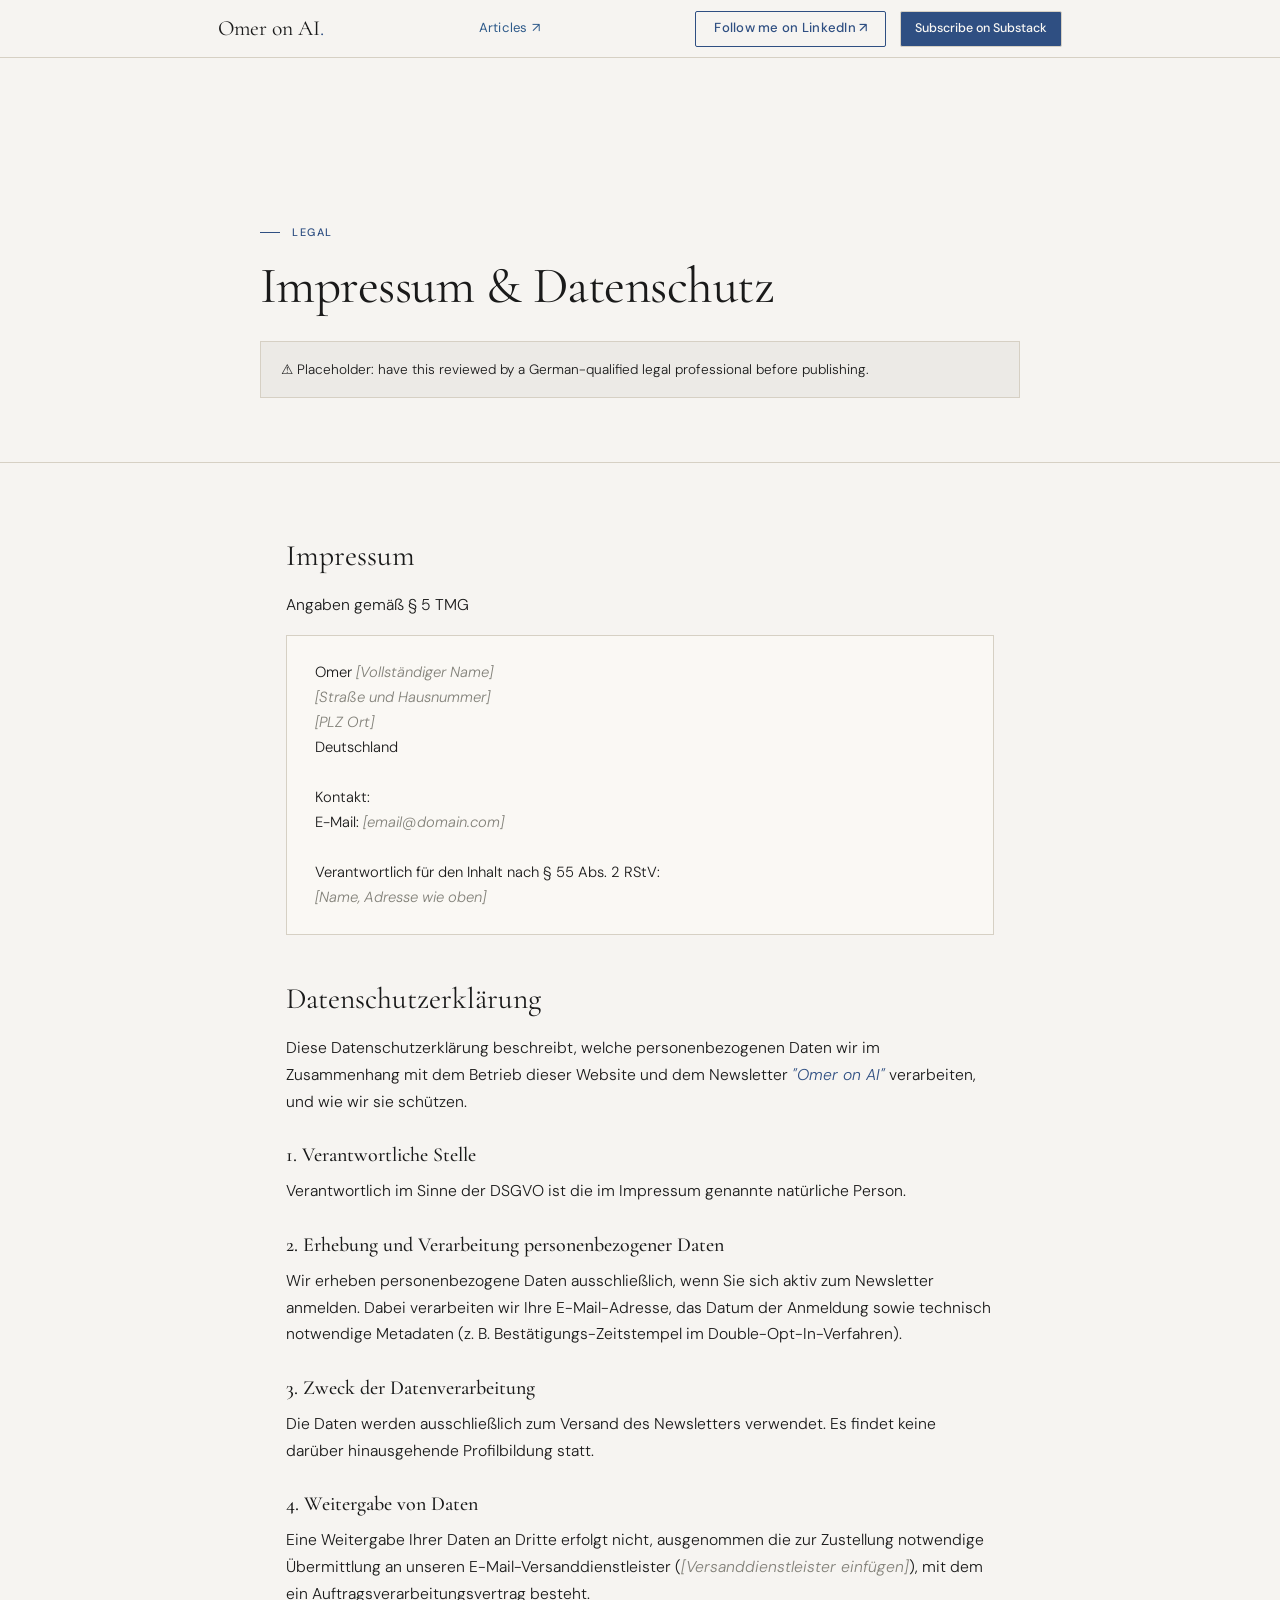
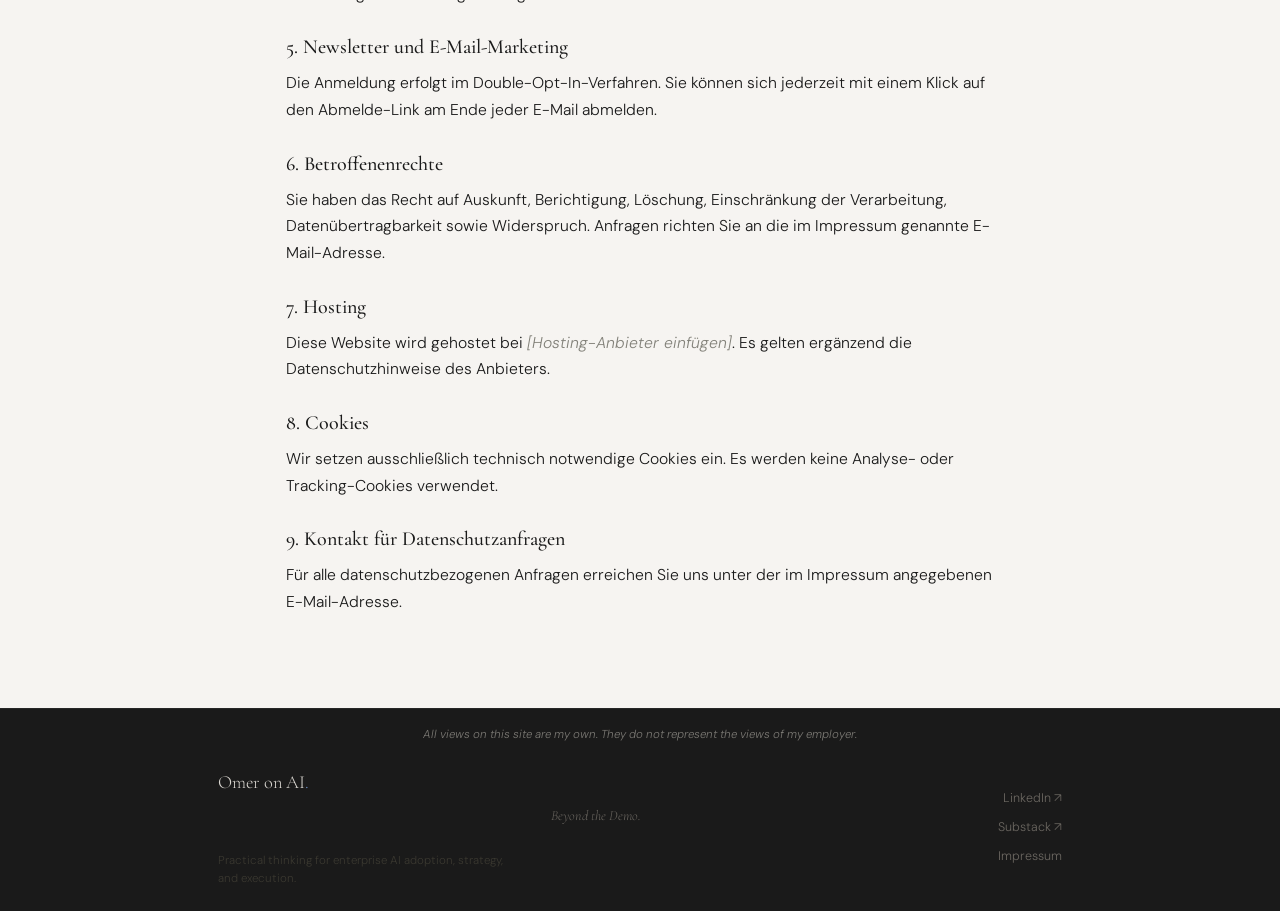
==== impressum.html @ cef3c481 "Redesign: new nav (Articles/LinkedIn/Subscribe), hero copy, 4-layer cards, Featured Articles, About," ====
<!DOCTYPE html>
<html lang="en">
<head>
  <meta charset="UTF-8">
  <meta name="viewport" content="width=device-width, initial-scale=1.0">
  <title>Impressum &amp; Datenschutz | Omer on AI</title>
  <meta name="description" content="Impressum und Datenschutzerklärung für Omer on AI.">
  <link rel="stylesheet" href="style.css">
  <style>
    .legal-hero {
      padding: clamp(72px, 10vw, 120px) 0 clamp(40px, 5vw, 64px);
      border-bottom: var(--border-line);
    }
    .legal-hero-inner { max-width: 760px; margin: 0 auto; }
    .legal-notice {
      background: var(--cream-2); border: var(--border-line);
      padding: 16px 20px;
      font-family: var(--font-body); font-size: 0.85rem; color: var(--ink);
      margin-top: 28px;
    }
    .legal-body { max-width: 760px; margin: 0 auto; padding: clamp(40px, 6vw, 80px) var(--gutter); }
    .legal-section { margin-top: 48px; }
    .legal-h2 { font-family: var(--font-display); font-size: 1.85rem; font-weight: 400; margin: 0 0 20px; }
    .legal-h3 { font-family: var(--font-display); font-size: 1.25rem; font-weight: 500; margin: 28px 0 10px; }
    .legal-p { font-size: 0.98rem; line-height: 1.7; color: var(--ink); margin: 0 0 1em; }
    .legal-block {
      background: var(--white); border: var(--border-line);
      padding: 24px 28px; font-family: var(--font-body); font-size: 0.92rem;
      line-height: 1.7; white-space: pre-wrap;
    }
    .placeholder { color: var(--ink-3); font-style: italic; }
  </style>
</head>
<body>

<!-- NAV -->
<header class="site-nav">
  <a class="nav-mark" href="index.html">Omer on AI<span class="nav-dot">.</span></a>
  <nav class="nav-links">
    <a class="nav-ext" href="https://omeronai.substack.com" target="_blank" rel="noopener">Articles ↗</a>
  </nav>
  <div class="nav-right">
    <a class="btn-outline btn-sm" href="https://www.linkedin.com/in/omkhan/" target="_blank" rel="noopener">Follow me on LinkedIn ↗</a>
    <a class="btn btn-sm" href="https://omeronai.substack.com" target="_blank" rel="noopener">Subscribe on Substack</a>
  </div>
  <button class="nav-burger" id="nav-burger" aria-label="Menu">
    <svg width="22" height="22" viewBox="0 0 24 24" fill="none" stroke="currentColor" stroke-width="2"><line x1="3" y1="6" x2="21" y2="6"/><line x1="3" y1="12" x2="21" y2="12"/><line x1="3" y1="18" x2="21" y2="18"/></svg>
  </button>
</header>

<nav class="mobile-nav" id="mobile-nav">
  <a href="https://omeronai.substack.com" target="_blank" rel="noopener">Articles ↗</a>
  <a href="https://www.linkedin.com/in/omkhan/" target="_blank" rel="noopener">Follow me on LinkedIn ↗</a>
  <a class="btn" href="https://omeronai.substack.com" target="_blank" rel="noopener">Subscribe on Substack</a>
</nav>
  <div class="nav-right">
    <a class="nav-social" href="https://www.linkedin.com/in/omkhan/" target="_blank" rel="noopener" aria-label="LinkedIn">
      <svg width="16" height="16" viewBox="0 0 24 24" fill="currentColor" aria-hidden="true"><path d="M20.45 20.45h-3.55v-5.57c0-1.33-.02-3.04-1.85-3.04-1.85 0-2.14 1.45-2.14 2.94v5.67H9.36V9h3.41v1.56h.05c.47-.9 1.64-1.85 3.38-1.85 3.61 0 4.27 2.38 4.27 5.47v6.27zM5.34 7.43a2.06 2.06 0 1 1 0-4.13 2.06 2.06 0 0 1 0 4.13zM7.12 20.45H3.56V9h3.56v11.45zM22.22 0H1.77C.79 0 0 .77 0 1.72v20.56C0 23.23.79 24 1.77 24h20.45c.98 0 1.78-.77 1.78-1.72V1.72C24 .77 23.2 0 22.22 0z"/></svg>
      LinkedIn
    </a>
    <a class="nav-social" href="https://omeronai.substack.com" target="_blank" rel="noopener" aria-label="Substack">
      <svg width="16" height="16" viewBox="0 0 24 24" fill="currentColor" aria-hidden="true"><path d="M22.539 8.242H1.46V5.406h21.08v2.836zM1.46 10.812V24L12 18.11 22.54 24V10.812H1.46zM22.54 0H1.46v2.836h21.08V0z"/></svg>
    </a>
    <a class="btn btn-sm" href="https://omeronai.substack.com" target="_blank" rel="noopener">Subscribe</a>
  </div>
  <button class="nav-burger" id="nav-burger" aria-label="Menu">
    <svg width="22" height="22" viewBox="0 0 24 24" fill="none" stroke="currentColor" stroke-width="2"><line x1="3" y1="6" x2="21" y2="6"/><line x1="3" y1="12" x2="21" y2="12"/><line x1="3" y1="18" x2="21" y2="18"/></svg>
  </button>
</header>

<nav class="mobile-nav" id="mobile-nav">
  <a href="index.html">Home</a>
  <a href="perspective.html">Perspective</a>
  <a href="writing.html">Writings</a>
  <a class="btn" href="https://omeronai.substack.com" target="_blank" rel="noopener">Subscribe</a>
</nav>

<main>

  <!-- HERO -->
  <section class="legal-hero">
    <div class="shell">
      <div class="legal-hero-inner">
        <span class="eyebrow">Legal</span>
        <h1 class="h-hero h-impressum">Impressum &amp; Datenschutz</h1>
        <div class="legal-notice">⚠️ Placeholder: have this reviewed by a German-qualified legal professional before publishing.</div>
      </div>
    </div>
  </section>

  <!-- BODY -->
  <article>
    <div class="shell">
      <div class="legal-body">

        <section id="impressum">
          <h2 class="legal-h2">Impressum</h2>
          <p class="legal-p">Angaben gemäß § 5 TMG</p>
          <div class="legal-block">Omer <span class="placeholder">[Vollständiger Name]</span>
<span class="placeholder">[Straße und Hausnummer]</span>
<span class="placeholder">[PLZ Ort]</span>
Deutschland

Kontakt:
E-Mail: <span class="placeholder">[email@domain.com]</span>

Verantwortlich für den Inhalt nach § 55 Abs. 2 RStV:
<span class="placeholder">[Name, Adresse wie oben]</span></div>
        </section>

        <section id="datenschutz" class="legal-section">
          <h2 class="legal-h2">Datenschutzerklärung</h2>
          <p class="legal-p">Diese Datenschutzerklärung beschreibt, welche personenbezogenen Daten wir im Zusammenhang mit dem Betrieb dieser Website und dem Newsletter <em class="text-accent">"Omer on AI"</em> verarbeiten, und wie wir sie schützen.</p>

          <h3 class="legal-h3">1. Verantwortliche Stelle</h3>
          <p class="legal-p">Verantwortlich im Sinne der DSGVO ist die im Impressum genannte natürliche Person.</p>

          <h3 class="legal-h3">2. Erhebung und Verarbeitung personenbezogener Daten</h3>
          <p class="legal-p">Wir erheben personenbezogene Daten ausschließlich, wenn Sie sich aktiv zum Newsletter anmelden. Dabei verarbeiten wir Ihre E-Mail-Adresse, das Datum der Anmeldung sowie technisch notwendige Metadaten (z. B. Bestätigungs-Zeitstempel im Double-Opt-In-Verfahren).</p>

          <h3 class="legal-h3">3. Zweck der Datenverarbeitung</h3>
          <p class="legal-p">Die Daten werden ausschließlich zum Versand des Newsletters verwendet. Es findet keine darüber hinausgehende Profilbildung statt.</p>

          <h3 class="legal-h3">4. Weitergabe von Daten</h3>
          <p class="legal-p">Eine Weitergabe Ihrer Daten an Dritte erfolgt nicht, ausgenommen die zur Zustellung notwendige Übermittlung an unseren E-Mail-Versanddienstleister (<span class="placeholder">[Versanddienstleister einfügen]</span>), mit dem ein Auftragsverarbeitungsvertrag besteht.</p>

          <h3 class="legal-h3">5. Newsletter und E-Mail-Marketing</h3>
          <p class="legal-p">Die Anmeldung erfolgt im Double-Opt-In-Verfahren. Sie können sich jederzeit mit einem Klick auf den Abmelde-Link am Ende jeder E-Mail abmelden.</p>

          <h3 class="legal-h3">6. Betroffenenrechte</h3>
          <p class="legal-p">Sie haben das Recht auf Auskunft, Berichtigung, Löschung, Einschränkung der Verarbeitung, Datenübertragbarkeit sowie Widerspruch. Anfragen richten Sie an die im Impressum genannte E-Mail-Adresse.</p>

          <h3 class="legal-h3">7. Hosting</h3>
          <p class="legal-p">Diese Website wird gehostet bei <span class="placeholder">[Hosting-Anbieter einfügen]</span>. Es gelten ergänzend die Datenschutzhinweise des Anbieters.</p>

          <h3 class="legal-h3">8. Cookies</h3>
          <p class="legal-p">Wir setzen ausschließlich technisch notwendige Cookies ein. Es werden keine Analyse- oder Tracking-Cookies verwendet.</p>

          <h3 class="legal-h3">9. Kontakt für Datenschutzanfragen</h3>
          <p class="legal-p">Für alle datenschutzbezogenen Anfragen erreichen Sie uns unter der im Impressum angegebenen E-Mail-Adresse.</p>
        </section>

      </div>
    </div>
  </article>

</main>

<!-- FOOTER -->
<div class="footer-wrapper">
  <p class="footer-disclaimer">All views on this site are my own. They do not represent the views of my employer.</p>
  <footer class="site-footer">
  <div class="footer-left">
    <a class="footer-mark" href="index.html">Omer on AI<span class="footer-dot">.</span></a>
    <p class="footer-tagline">Beyond the Demo.</p>
    <p class="footer-desc">Practical thinking for enterprise AI adoption, strategy, and execution.</p>
  </div>
  <div class="footer-right">
    <a href="https://www.linkedin.com/in/omkhan/" target="_blank" rel="noopener" class="footer-ext-link">LinkedIn ↗</a>
    <a href="https://omeronai.substack.com" target="_blank" rel="noopener" class="footer-ext-link">Substack ↗</a>
    <a href="impressum.html" class="footer-ext-link">Impressum</a>
  </div>
</footer>
</div>

<script>
  const burger = document.getElementById('nav-burger');
  const mobileNav = document.getElementById('mobile-nav');
  burger.addEventListener('click', () => mobileNav.classList.toggle('open'));
  document.addEventListener('click', (e) => {
    if (!burger.contains(e.target) && !mobileNav.contains(e.target)) mobileNav.classList.remove('open');
  });
</script>
</body>
</html>
---- style.css ----
@import url("https://fonts.googleapis.com/css2?family=Cormorant+Garamond:ital,wght@0,300;0,400;0,500;0,600;1,300;1,400;1,500;1,600&family=DM+Sans:wght@300;400;500&display=swap");

:root {
  --cream:    #F6F4F1;
  --cream-2:  #D1CDC7;
  --white:    #faf8f4;
  --ink:      #1A1A1A;
  --ink-2:    #2E5A8A;
  --ink-3:    #828179;
  --blue:     #2f4f82;
  --border:   #d6d0c4;

  --pill-red-bg:    #efd9d6;
  --pill-red-fg:    #803a2c;
  --pill-blue-bg:   #d9e2ee;
  --pill-blue-fg:   #2f4f82;
  --pill-green-bg:  #d9e5dc;
  --pill-green-fg:  #355b40;
  --pill-neutral-fg:#5b5953;

  --font-display: "Cormorant Garamond", "Garamond", "Times New Roman", serif;
  --font-body:    "DM Sans", "Helvetica Neue", system-ui, sans-serif;

  --h1-size:        clamp(2.6rem, 5.2vw, 4.4rem);
  --h2-size:        clamp(2rem, 3.4vw, 3rem);
  --h3-size:        1.5rem;
  --standfirst-size: clamp(1.25rem, 1.6vw, 1.5rem);
  --body-size:      1rem;
  --ui-size:        0.82rem;
  --eyebrow-size:   0.68rem;
  --eyebrow-track:  0.14em;
  --meta-size:      0.78rem;

  --radius:         2px;
  --border-line:    1px solid var(--border);
  --section-py:     clamp(40px, 6vw, 80px);
  --gutter:         clamp(16px, 2vw, 32px);
  --site-width:     calc(100vw - 40px); /* mobile: 20px each side */
  --site-side:      20px;
  --col-narrow:     680px;
  --rule-eyebrow:   20px;

  --ease:           cubic-bezier(.2, .6, .2, 1);
  --dur:            .3s;
  --dur-slow:       .6s;
}

/* site-width breakpoints */
@media (min-width: 640px)  { :root { --site-width: 88vw; } }
@media (min-width: 1100px) { :root { --site-width: 70vw; } }

/* Shell */
.shell {
  max-width: var(--site-width);
  margin: 0 auto;
  width: 100%;
  padding-left: var(--gutter);
  padding-right: var(--gutter);
}

/* Resets */
*, *::before, *::after { box-sizing: border-box; }
html, body { margin: 0; padding: 0; }
body {
  background: var(--cream);
  color: var(--ink);
  font-family: var(--font-body);
  font-size: var(--body-size);
  line-height: 1.7;
  font-weight: 300;
  -webkit-font-smoothing: antialiased;
  text-rendering: optimizeLegibility;
}
h1, h2, h3, h4, h5 {
  font-family: var(--font-display);
  font-weight: 400;
  margin: 0;
  color: var(--ink);
  text-wrap: balance;
}
h1 { font-size: var(--h1-size); line-height: 1.05; letter-spacing: -0.01em; }
h2 { font-size: var(--h2-size); line-height: 1.1; }
h3 { font-size: var(--h3-size); line-height: 1.25; font-weight: 500; }
h1 em, h2 em, h3 em { color: var(--blue); font-style: italic; font-weight: inherit; }
p { margin: 0 0 1em; text-wrap: pretty; }
a { color: var(--blue); text-decoration: none; transition: color var(--dur) var(--ease); }
a:hover { text-decoration: underline; text-underline-offset: 3px; }

/* Eyebrow */
.eyebrow {
  display: inline-flex;
  align-items: center;
  gap: 12px;
  font-family: var(--font-body);
  font-size: var(--eyebrow-size);
  font-weight: 500;
  letter-spacing: var(--eyebrow-track);
  text-transform: uppercase;
  color: var(--blue);
}
.eyebrow::before {
  content: "";
  width: var(--rule-eyebrow);
  height: 1px;
  background: currentColor;
}

/* Standfirst */
.standfirst {
  font-family: var(--font-display);
  font-weight: 300;
  font-style: italic;
  font-size: var(--standfirst-size);
  line-height: 1.45;
  color: var(--ink);
  max-width: 820px;
  margin-top: 24px;
}

/* Meta */
.meta {
  font-size: var(--meta-size);
  font-weight: 300;
  color: var(--ink-3);
  letter-spacing: 0.01em;
}

/* Tag */
.tag {
  display: inline-block;
  font-family: var(--font-body);
  font-size: 0.66rem;
  font-weight: 500;
  text-transform: uppercase;
  letter-spacing: 0.14em;
  color: var(--blue);
}

/* Buttons */
.btn {
  display: inline-flex;
  align-items: center;
  justify-content: center;
  gap: 8px;
  height: 44px;
  padding: 0 20px;
  border: var(--border-line);
  border-radius: var(--radius);
  background: var(--blue);
  color: var(--white);
  font-family: var(--font-body);
  font-size: var(--ui-size);
  font-weight: 500;
  cursor: pointer;
  text-decoration: none;
  transition: background var(--dur) var(--ease), transform var(--dur) var(--ease);
}
.btn:hover { background: #243d63; text-decoration: none; }
.btn:active { transform: translateY(1px); }
.btn-ghost { background: transparent; color: var(--ink); border-color: var(--border); }
.btn-ghost:hover { background: var(--cream-2); }
.btn-sm { height: 36px; padding: 0 14px; font-size: 0.78rem; }

/* Input */
.input {
  height: 44px;
  padding: 0 14px;
  background: var(--white);
  border: var(--border-line);
  border-radius: var(--radius);
  font-family: var(--font-body);
  font-size: var(--ui-size);
  color: var(--ink);
}
.input::placeholder { color: var(--ink-3); }
.input:focus { outline: 2px solid var(--blue); outline-offset: -1px; }

/* Email form row */
.email-row { display: flex; gap: 8px; }
.email-row .input { flex: 1; min-width: 0; }
.legal-line { font-size: 0.74rem; color: var(--ink-3); margin: 12px 0 0; line-height: 1.5; }
.legal-line a { color: var(--ink-2); text-decoration: underline; text-underline-offset: 3px; }

/* Dark form variant */
.dark-form .input {
  background: rgba(255,255,255,.06);
  border-color: rgba(255,255,255,.18);
  color: var(--cream);
}
.dark-form .input::placeholder { color: rgba(246,244,241,.5); }
.dark-form .legal-line { color: rgba(246,244,241,.55); }
.dark-form .legal-line a { color: rgba(246,244,241,.85); }

/* Pills */
.pill {
  display: inline-flex;
  align-items: center;
  height: 22px;
  padding: 0 10px;
  border-radius: 2px;
  font-family: var(--font-body);
  font-size: 0.7rem;
  font-weight: 500;
  letter-spacing: 0.04em;
  white-space: nowrap;
}
.pill--red     { background: var(--pill-red-bg);   color: var(--pill-red-fg); }
.pill--blue    { background: var(--pill-blue-bg);  color: var(--pill-blue-fg); }
.pill--green   { background: var(--pill-green-bg); color: var(--pill-green-fg); }
.pill--neutral { background: transparent; color: var(--pill-neutral-fg); border: var(--border-line); }

/* Arrow link */
.arrow-link {
  display: inline-flex;
  align-items: center;
  gap: 8px;
  font-family: var(--font-body);
  font-weight: 400;
  font-size: 0.92rem;
  color: var(--blue);
  text-decoration: none;
}
.arrow-link .arrow { display: inline-block; transition: transform .25s var(--ease); }
.arrow-link:hover { text-decoration: none; }
.arrow-link:hover .arrow { transform: translateX(4px); }

/* Divider */
.divider { height: 1px; background: var(--border); border: 0; margin: 0; }

/* Lede */
.lede {
  font-family: var(--font-body);
  font-size: 1.05rem;
  line-height: 1.65;
  color: var(--ink);
}

/* H-hero / h-section classes */
.h-hero {
  font-family: var(--font-display);
  font-size: clamp(2.4rem, 5vw, 4rem);
  line-height: 1.04;
  font-weight: 400;
  margin: 0 0 24px;
}
.h-hero em { color: var(--blue); }
.h-section {
  font-family: var(--font-display);
  font-size: clamp(1.8rem, 3vw, 2.6rem);
  line-height: 1.1;
  font-weight: 400;
  margin: 0 0 32px;
}
.h-section em { color: var(--blue); }

/* =========================================
   NAV
   ========================================= */
.site-nav {
  position: fixed;
  top: 0; left: 0; right: 0;
  z-index: 50;
  height: 58px;
  display: flex;
  align-items: center;
  padding: 0 max(20px, calc((100% - var(--site-width)) / 2 + var(--gutter)));
  gap: 28px;
  background: var(--cream);
  border-bottom: var(--border-line);
}
.nav-mark {
  font-family: var(--font-display);
  font-weight: 400;
  font-size: 1.35rem;
  color: var(--ink);
  text-decoration: none;
  letter-spacing: -0.005em;
  white-space: nowrap;
  flex-shrink: 0;
}
.nav-mark:hover { text-decoration: none; color: var(--ink); }
.nav-dot { color: var(--blue); }
.nav-links {
  display: flex;
  gap: 26px;
  flex: 1;
  justify-content: center;
}
.nav-links a {
  font-family: var(--font-body);
  font-size: var(--ui-size);
  color: var(--ink-2);
  text-decoration: none;
  padding: 6px 0;
  border-bottom: 1px solid transparent;
  transition: color .25s var(--ease);
}
.nav-links a:hover { color: var(--blue); text-decoration: none; }
.nav-links a.active { color: var(--blue); border-bottom-color: var(--blue); }
.nav-right {
  display: flex;
  align-items: center;
  gap: 14px;
  color: var(--ink-3);
}
.nav-social {
  color: var(--ink-3);
  display: inline-flex;
  align-items: center;
  gap: 6px;
  font-size: var(--ui-size);
  text-decoration: none;
}
.nav-social:hover { color: var(--ink); text-decoration: none; }
.nav-burger { display: none; background: none; border: none; cursor: pointer; padding: 4px; color: var(--ink); }

/* =========================================
   FOOTER
   ========================================= */
.footer-wrapper { background: var(--ink); }
.footer-disclaimer {
  width: 100%;
  background: var(--ink);
  color: #7a7873;
  font-family: var(--font-body);
  font-size: 0.72rem;
  font-style: italic;
  padding: 16px 28px 0;
  text-align: center;
  border-top: 1px solid rgba(255,255,255,0.06);
  margin: 0;
}
.site-footer {
  background: var(--ink);
  color: #b8b6b1;
  padding: 22px max(20px, calc((100% - var(--site-width)) / 2 + var(--gutter)));
  display: flex;
  align-items: center;
  gap: 24px;
  font-family: var(--font-body);
  font-size: 0.78rem;
  flex-wrap: wrap;
}
.footer-mark {
  font-family: var(--font-display);
  font-size: 1.15rem;
  color: #d9d6d0;
  text-decoration: none;
  white-space: nowrap;
}
.footer-mark:hover { color: #d9d6d0; text-decoration: none; }
.footer-dot { color: #6e8fc4; }
.footer-tagline {
  flex: 1;
  text-align: center;
  font-family: var(--font-display);
  font-style: italic;
  color: #d9d6d0;
  font-size: 1.05rem;
  min-width: 200px;
}
.footer-links { display: flex; gap: 14px; align-items: center; }
.footer-links a { color: #b8b6b1; text-decoration: none; }
.footer-links a:hover { color: #d9d6d0; text-decoration: none; }
.footer-sep { color: #5a5853; }
.footer-copy { color: #8a8983; }

/* =========================================
   PAGE + MAIN
   ========================================= */
main { padding-top: 58px; }

/* =========================================
   REVEAL ANIMATIONS
   ========================================= */
@keyframes fade-up {
  from { opacity: 0; transform: translateY(12px); }
  to   { opacity: 1; transform: none; }
}
@media (prefers-reduced-motion: no-preference) {
  .reveal-item {
    opacity: 0;
    animation: fade-up var(--dur-slow) var(--ease) forwards;
  }
  .reveal-item:nth-child(1) { animation-delay: .1s; }
  .reveal-item:nth-child(2) { animation-delay: .2s; }
  .reveal-item:nth-child(3) { animation-delay: .3s; }
  .reveal-item:nth-child(4) { animation-delay: .4s; }
  .reveal-item:nth-child(5) { animation-delay: .5s; }
  .reveal-item:nth-child(6) { animation-delay: .6s; }
}

/* =========================================
   RESPONSIVE
   ========================================= */
@media (max-width: 900px) {
  .r-2col { grid-template-columns: 1fr !important; }
  .r-3col { grid-template-columns: 1fr !important; }
  .r-2col > .cell-div,
  .r-3col > .cell-div {
    border-right: none !important;
    border-bottom: var(--border-line) !important;
  }
  .r-2col > .cell-div:last-child,
  .r-3col > .cell-div:last-child { border-bottom: none !important; }
}
@media (max-width: 760px) {
  .hero-split { grid-template-columns: 1fr !important; min-height: 0 !important; }
  .hero-split aside {
    border-left: none !important;
    border-top: var(--border-line) !important;
  }
  .h-hero { font-size: clamp(2rem, 8vw, 2.8rem) !important; }
  .byline-row {
    grid-template-columns: 1fr !important;
    gap: 16px !important;
  }
  .byline-portrait { width: 72px !important; height: 72px !important; }
  .nav-links, .nav-right { display: none !important; }
  .nav-burger { display: flex !important; margin-left: auto; }
}

/* Mobile nav overlay */
.mobile-nav {
  display: none;
  position: fixed;
  top: 58px; left: 0; right: 0;
  background: var(--cream);
  border-bottom: var(--border-line);
  padding: 20px max(20px, calc((100% - var(--site-width)) / 2 + var(--gutter)));
  flex-direction: column;
  gap: 16px;
  z-index: 49;
}
.mobile-nav.open { display: flex; }
.mobile-nav a {
  font-family: var(--font-body);
  font-size: 1rem;
  color: var(--ink-2);
  text-decoration: none;
  padding: 8px 0;
  border-bottom: 1px solid var(--border);
}
.mobile-nav a:hover { color: var(--blue); text-decoration: none; }
.mobile-nav a.active { color: var(--blue); }
.mobile-nav .btn { align-self: flex-start; margin-top: 4px; }

/* =========================================
   INDEX — HERO (photo left / identity right)
   ========================================= */
.hero-split {
  display: grid;
  grid-template-columns: 5fr 7fr;
  width: var(--site-width);
  min-width: 0;
  margin: 0 auto;
}
.hero-photo {
  position: relative;
  display: flex;
  align-items: center;
  justify-content: center;
  padding: clamp(28px, 4vw, 56px);
  background: var(--cream);
}
.hero-photo img {
  width: 100%;
  max-width: 460px;
  aspect-ratio: 4 / 5;
  object-fit: cover;
  object-position: center 12%;
  display: block;
  border-radius: 10px;
  filter: grayscale(100%) contrast(1.04);
  transition: transform 1.2s var(--ease), filter .6s var(--ease);
}
.hero-photo:hover img { transform: scale(1.02); filter: grayscale(100%) contrast(1.08); }
.hero-photo-cap {
  position: absolute; bottom: 22px; left: 24px;
  font-size: 0.64rem; font-weight: 500;
  letter-spacing: 0.13em; text-transform: uppercase;
  color: rgba(255,255,255,0.42);
}
.hero-copy {
  display: flex; flex-direction: column; justify-content: center;
  padding: clamp(28px, 3vw, 48px) clamp(28px, 5vw, 72px);
}
.hero-name {
  font-family: var(--font-display);
  font-size: clamp(2.8rem, 5vw, 4.6rem);
  line-height: 1.03; letter-spacing: -0.02em;
  font-weight: 400; margin: 16px 0 18px;
}
.hero-name .reg { display: block; }
.hero-name .ital { display: block; font-style: italic; line-height: 1.12; padding-bottom: 6px; }
.hero-tagline {
  font-family: var(--font-display);
  font-style: italic; font-weight: 300;
  font-size: clamp(1.15rem, 1.7vw, 1.4rem);
  color: var(--blue); line-height: 1.4; margin: 0 0 22px;
}
.hero-intro {
  font-size: 0.94rem; font-weight: 300; color: var(--ink-3);
  line-height: 1.75; max-width: 440px; margin: 0 0 34px;
}
.hero-cta-label { font-size: 0.82rem; color: var(--ink-2); margin: 0 0 12px; }
.hero-form { display: flex; flex-direction: column; gap: 10px; max-width: 420px; }
.hero-input {
  border: var(--border-line); border-radius: var(--radius);
  background: var(--white); padding: 13px 18px;
  font-family: var(--font-body); font-size: 0.88rem; font-weight: 300;
  color: var(--ink); outline: none; width: 100%;
  transition: border-color var(--dur) var(--ease);
}
.hero-input::placeholder { color: var(--ink-3); }
.hero-input:focus { border-color: var(--blue); }
.hero-form .btn { width: 100%; height: 48px; }
.hero-legal { font-size: 0.68rem; color: var(--ink-3); line-height: 1.5; max-width: 420px; margin: 2px 0 0; }
.hero-follow {
  margin-top: 30px; padding-top: 26px;
  border-top: var(--border-line);
}
.hero-follow-label { font-size: 0.72rem; color: var(--ink-3); margin: 0 0 12px; }
.hero-follow-links { display: flex; gap: 22px; }
.hero-follow-links a {
  display: inline-flex; align-items: center; gap: 7px;
  font-size: 0.8rem; color: var(--ink-2); text-decoration: none;
  transition: color var(--dur) var(--ease);
}
.hero-follow-links a:hover { color: var(--blue); text-decoration: none; }

/* INDEX — FRAMEWORK */
.framework { background: var(--cream-2); border-top: var(--border-line); }
.framework-grid { display: grid; grid-template-columns: 1fr 1.6fr; gap: clamp(32px, 5vw, 72px); align-items: start; }
.layers { display: flex; flex-direction: column; }
.layer { display: grid; grid-template-columns: 28px 1fr auto; gap: 14px; align-items: start; padding: 18px 0; border-top: var(--border-line); }
.layer:last-child { border-bottom: var(--border-line); }
.layer-n { font-family: var(--font-display); font-size: 0.74rem; color: var(--ink-3); padding-top: 2px; }
.layer-name { font-size: 0.9rem; font-weight: 500; color: var(--ink); margin: 0 0 3px; }
.layer-desc { font-size: 0.78rem; font-weight: 300; color: var(--ink-3); line-height: 1.5; margin: 0; }
.pill { font-size: 0.62rem; font-weight: 500; letter-spacing: 0.04em; padding: 3px 10px; border-radius: 20px; white-space: nowrap; margin-top: 2px; }
.pill-red { background: var(--pill-red-bg); color: var(--pill-red-fg); }
.pill-blue { background: var(--pill-blue-bg); color: var(--pill-blue-fg); }
.pill-green { background: var(--pill-green-bg); color: var(--pill-green-fg); }
.pill-neutral { background: var(--cream); color: var(--pill-neutral-fg); border: var(--border-line); }
.stat-row { display: flex; gap: 30px; margin-top: 26px; }
.stat-n { font-family: var(--font-display); font-size: 1.9rem; font-weight: 400; line-height: 1; margin: 0 0 4px; }
.stat-n sub { font-size: 0.88rem; color: var(--ink-3); }
.stat-l { font-size: 0.68rem; color: var(--ink-3); line-height: 1.4; max-width: 100px; margin: 0; }

/* INDEX — generic section spacing */
.sec { padding: var(--section-py) 0; }
.sec-head { margin-bottom: 44px; }
.sec-head .h-section { margin-top: 14px; }

/* INDEX — proof */
.proof-nums { display: grid; grid-template-columns: repeat(3, 1fr); border: var(--border-line); border-radius: var(--radius); overflow: hidden; margin-bottom: 36px; }
.proof-cell { padding: 30px 28px; border-right: var(--border-line); }
.proof-cell:last-child { border-right: none; }
.proof-num { font-family: var(--font-display); font-size: 2rem; font-weight: 400; color: var(--ink); line-height: 1; margin: 0 0 6px; }
.proof-lbl { font-size: 0.74rem; color: var(--ink-3); line-height: 1.4; margin: 0; }
.proof-quotes { display: grid; grid-template-columns: 1fr 1fr; gap: 36px; }
.pq { padding-left: 18px; border-left: 2px solid var(--border); }
.pq-text { font-family: var(--font-display); font-size: 1.05rem; font-style: italic; font-weight: 300; color: var(--ink-2); line-height: 1.6; margin: 0 0 10px; }
.pq-attr { font-size: 0.7rem; color: var(--ink-3); margin: 0; }

/* INDEX — writing cards */
.cards { display: grid; grid-template-columns: repeat(3, 1fr); border: var(--border-line); border-radius: var(--radius); overflow: hidden; margin-bottom: 32px; }
.card { padding: 30px 26px; border-right: var(--border-line); display: flex; flex-direction: column; text-decoration: none; color: inherit; transition: background var(--dur) var(--ease); }
.card:last-child { border-right: none; }
.card:hover { background: var(--cream); text-decoration: none; }
.card-tag { font-size: 0.62rem; font-weight: 500; letter-spacing: 0.1em; text-transform: uppercase; color: var(--blue); margin: 0 0 14px; }
.card-title { font-family: var(--font-display); font-size: 1.25rem; font-weight: 500; line-height: 1.3; color: var(--ink); margin: 0 0 12px; flex: 1; }
.card-hook { font-size: 0.78rem; font-weight: 300; color: var(--ink-3); line-height: 1.6; margin: 0 0 18px; }
.card-meta { font-size: 0.68rem; color: var(--ink-3); margin: 0; }
.link-arrow { display: inline-flex; align-items: center; gap: 7px; font-size: 0.82rem; color: var(--ink-2); text-decoration: none; transition: gap var(--dur) var(--ease), color var(--dur) var(--ease); }
.link-arrow:hover { color: var(--blue); gap: 11px; text-decoration: none; }

/* INDEX — newsletter dark */
.nl-dark { background: var(--ink); color: var(--cream); }
.nl-grid { display: grid; grid-template-columns: 1fr 1fr; gap: clamp(40px, 6vw, 80px); align-items: start; }
.nl-dark .h-section { color: var(--cream); }
.nl-dark .h-section em { color: #8aabdd; }
.nl-eyebrow { display: inline-flex; align-items: center; gap: 12px; font-size: var(--eyebrow-size); font-weight: 500; letter-spacing: var(--eyebrow-track); text-transform: uppercase; color: #6e8fc4; margin-bottom: 18px; }
.nl-eyebrow::before { content: ""; width: 20px; height: 1px; background: currentColor; }
.nl-sub { font-size: 0.9rem; font-weight: 300; color: #8a8983; line-height: 1.7; }
.nl-form { display: flex; flex-direction: column; gap: 12px; }
.nl-input { border: 1px solid #2e2c28; border-radius: var(--radius); background: #141310; padding: 13px 18px; font-family: var(--font-body); font-size: 0.88rem; font-weight: 300; color: var(--cream); outline: none; }
.nl-input::placeholder { color: #4a4844; }
.nl-input:focus { border-color: var(--blue); }
.nl-form .btn { height: 48px; }
.nl-legal { font-size: 0.68rem; color: #5a5853; line-height: 1.55; }
.nl-legal a { color: #8a8983; }

/* =========================================
   SCROLL REVEAL (sections below fold)
   ========================================= */
@media (prefers-reduced-motion: no-preference) {
  .reveal { opacity: 0; transform: translateY(22px); transition: opacity .7s var(--ease), transform .7s var(--ease); }
  .reveal.in { opacity: 1; transform: none; }
  .reveal.d1 { transition-delay: .08s; }
  .reveal.d2 { transition-delay: .16s; }
  .reveal.d3 { transition-delay: .24s; }
}

/* =========================================
   INDEX — RESPONSIVE
   ========================================= */
@media (max-width: 900px) {
  .framework-grid { grid-template-columns: 1fr; }
  .proof-nums { grid-template-columns: 1fr; }
  .proof-cell { border-right: none; border-bottom: var(--border-line); }
  .proof-cell:last-child { border-bottom: none; }
  .proof-quotes { grid-template-columns: 1fr; gap: 24px; }
  .cards { grid-template-columns: 1fr; }
  .card { border-right: none; border-bottom: var(--border-line); }
  .card:last-child { border-bottom: none; }
  .nl-grid { grid-template-columns: 1fr; gap: 32px; }
}
@media (max-width: 760px) {
  .hero-split { grid-template-columns: 1fr; }
  .hero-photo img { max-width: 380px; object-position: center 14%; }
  .hero-copy { border-top: none; padding: 24px 20px 40px; }
  .stat-row { flex-wrap: wrap; gap: 22px; }
}

/* =========================================
   CONNECT SECTION (Substack embed + LinkedIn)
   ========================================= */
.connect { background: var(--white); border-top: var(--border-line); }
.connect-grid {
  display: grid;
  grid-template-columns: 1fr 1fr;
  gap: clamp(24px, 4vw, 56px);
  align-items: start;
}
.connect-card {
  padding: 28px;
  border: var(--border-line);
  border-radius: var(--radius);
  background: var(--cream);
}
.connect-card-eyebrow {
  font-size: 0.66rem;
  font-weight: 500;
  letter-spacing: 0.13em;
  text-transform: uppercase;
  color: var(--blue);
  margin-bottom: 12px;
  display: flex;
  align-items: center;
  gap: 8px;
}
.connect-card-eyebrow::before {
  content: '';
  display: inline-block;
  width: 16px; height: 1px;
  background: var(--blue);
}
.connect-card h3 {
  font-family: var(--font-display);
  font-size: 1.35rem;
  font-weight: 400;
  line-height: 1.2;
  margin: 0 0 8px;
  color: var(--ink);
}
.connect-card p {
  font-size: 0.84rem;
  font-weight: 300;
  color: var(--ink-3);
  line-height: 1.65;
  margin: 0 0 18px;
}
.connect-embed-wrap {
  border: var(--border-line);
  border-radius: var(--radius);
  overflow: hidden;
  background: var(--white);
}
.connect-embed-wrap iframe {
  display: block;
  width: 100%;
  border: none;
}
.connect-li-btn {
  display: inline-flex;
  align-items: center;
  gap: 10px;
  padding: 11px 20px;
  border: var(--border-line);
  border-radius: var(--radius);
  font-family: var(--font-body);
  font-size: 0.82rem;
  font-weight: 500;
  color: var(--ink);
  text-decoration: none;
  background: var(--white);
  transition: background var(--dur) var(--ease), color var(--dur) var(--ease), border-color var(--dur) var(--ease);
}
.connect-li-btn:hover {
  background: #0a66c2;
  color: var(--white);
  border-color: #0a66c2;
  text-decoration: none;
}
.connect-li-btn svg { flex-shrink: 0; }
@media (max-width: 760px) {
  .connect-grid { grid-template-columns: 1fr; }
}

/* =================================================================
   UTILITY CLASSES (extracted from inline styles)
   ================================================================= */

/* Nav — Substack icon needs slight padding for tap target */
.nav-social[aria-label="Substack"] { padding: 4px; }

/* Mobile nav subscribe button */
.mobile-nav .btn { height: 40px; font-size: 0.82rem; }

/* Framework section (index) */
.framework-intro .h-section { margin-top: 14px; }
.framework-desc { color: var(--ink-3); font-size: 0.9rem; line-height: 1.75; max-width: 380px; }
.framework-cta { margin-top: 26px; }

/* Newsletter dark CTA column */
.nl-cta-col { display: flex; flex-direction: column; justify-content: center; gap: 14px; }
.nl-cta-col .btn { align-self: flex-start; }

/* Perspective page */
.eyebrow-wrap { margin-bottom: 28px; }
.closing .prose  { margin-bottom: 20px; }
.closing .legal-line { margin-top: 14px; }

/* Writings page */
.writings-section { background: var(--white); border-bottom: var(--border-line); }
.writings-intro { color: var(--ink-3); font-size: 0.92rem; line-height: 1.75; max-width: 560px; margin-top: 8px; }
.feed-link-row { margin-top: 32px; }
.feed-fallback { color: var(--ink-3); font-size: 0.9rem; padding: 32px 0; }

/* Impressum page */
.h-impressum { font-size: clamp(2.2rem, 4vw, 3.2rem); margin-top: 18px; }
.text-accent { color: var(--blue); }

/* =================================================================
   REDESIGN — new sections and components
   ================================================================= */

/* ── Color token updates ────────────────────────────────────── */
:root {
  --cream:     #F6F4F1;
  --cream-2:   #ECEAE6;
}

/* ── Outline button ─────────────────────────────────────────── */
.btn-outline {
  display: inline-flex;
  align-items: center;
  font-family: var(--font-body);
  font-size: 0.82rem;
  font-weight: 500;
  letter-spacing: 0.02em;
  color: var(--blue);
  background: transparent;
  border: 1px solid var(--blue);
  padding: 9px 18px;
  border-radius: var(--radius);
  text-decoration: none;
  transition: background var(--dur) var(--ease), color var(--dur) var(--ease);
  cursor: pointer;
  white-space: nowrap;
}
.btn-outline:hover { background: var(--blue); color: var(--white); text-decoration: none; }

/* ── Nav external link ──────────────────────────────────────── */
.nav-ext {
  font-size: 0.82rem;
  font-weight: 400;
  color: var(--ink-2);
  text-decoration: none;
  letter-spacing: 0.02em;
  transition: color var(--dur) var(--ease);
}
.nav-ext:hover { color: var(--blue); }

/* ── Hero updates ───────────────────────────────────────────── */
.hero-actions { display: flex; flex-direction: column; gap: 14px; margin-top: 36px; }
.hero-secondary-link {
  font-size: 0.84rem;
  color: var(--ink-2);
  text-decoration: none;
  transition: color var(--dur) var(--ease);
  align-self: flex-start;
}
.hero-secondary-link:hover { color: var(--blue); }

/* ── Four Layers ────────────────────────────────────────────── */
.layers-section { background: var(--cream-2); border-top: var(--border-line); }
.layers-layout {
  display: grid;
  grid-template-columns: 1fr 1.6fr;
  gap: clamp(32px, 5vw, 72px);
  align-items: start;
}
.layers-intro-body {
  font-size: 0.9rem;
  font-weight: 300;
  color: var(--ink-3);
  line-height: 1.75;
  margin: 0 0 24px;
  max-width: 340px;
}
.layers-cards-grid {
  display: grid;
  grid-template-columns: 1fr 1fr;
  gap: 14px;
}
.layer-card {
  background: var(--white);
  border: var(--border-line);
  border-radius: var(--radius);
  padding: 26px 22px;
}
.layer-card-num {
  display: block;
  font-family: var(--font-display);
  font-size: 0.78rem;
  font-weight: 400;
  color: var(--blue);
  letter-spacing: 0.06em;
  margin-bottom: 14px;
}
.layer-card-title {
  font-family: var(--font-display);
  font-size: 1.15rem;
  font-weight: 500;
  color: var(--ink);
  line-height: 1.2;
  margin: 0 0 8px;
}
.layer-card-desc {
  font-size: 0.8rem;
  font-weight: 300;
  color: var(--ink-3);
  line-height: 1.6;
  margin: 0;
}

/* ── Featured Articles ──────────────────────────────────────── */
.articles-section { background: var(--white); border-top: var(--border-line); }
.articles-header {
  display: flex;
  align-items: flex-end;
  justify-content: space-between;
  gap: 24px;
  margin-bottom: 36px;
  flex-wrap: wrap;
}
.articles-subtitle {
  font-size: 0.88rem;
  color: var(--ink-3);
  margin: 8px 0 0;
  font-weight: 300;
}
.articles-view-all { align-self: flex-end; white-space: nowrap; }
.card-thumb {
  height: 4px;
  background: var(--blue);
  opacity: 0.18;
  border-radius: 2px;
  margin-bottom: 20px;
}
.card-read-link {
  display: inline-block;
  font-size: 0.75rem;
  font-weight: 500;
  color: var(--blue);
  letter-spacing: 0.04em;
  margin-top: auto;
  padding-top: 16px;
}

/* ── About ──────────────────────────────────────────────────── */
.about-section { border-top: var(--border-line); }
.about-grid {
  display: grid;
  grid-template-columns: 1.6fr 1fr;
  gap: clamp(32px, 5vw, 72px);
  align-items: start;
}
.about-body {
  font-size: 0.92rem;
  font-weight: 300;
  color: var(--ink-2);
  line-height: 1.8;
  margin: 0 0 16px;
}
.about-quote {
  font-family: var(--font-display);
  font-style: italic;
  font-size: 1.25rem;
  font-weight: 300;
  color: var(--ink);
  line-height: 1.5;
  border-left: 2px solid var(--blue);
  padding-left: 20px;
  margin: 24px 0;
}
.about-credentials {
  font-size: 0.78rem;
  font-weight: 300;
  color: var(--ink-3);
  line-height: 1.7;
  padding: 20px;
  border: var(--border-line);
  border-radius: var(--radius);
  background: var(--white);
  margin: 0;
}

/* ── Subscribe CTA ──────────────────────────────────────────── */
.subscribe-dark {
  background: var(--ink);
  border-top: 1px solid #2a2826;
}
.subscribe-grid {
  display: grid;
  grid-template-columns: 1fr 1fr;
  gap: clamp(40px, 6vw, 80px);
  align-items: center;
}
.subscribe-heading {
  font-family: var(--font-display);
  font-size: clamp(1.8rem, 3vw, 2.6rem);
  font-weight: 400;
  line-height: 1.15;
  color: var(--cream);
  margin: 0 0 20px;
  letter-spacing: -0.01em;
}
.subscribe-body {
  font-size: 0.88rem;
  font-weight: 300;
  color: #8a8780;
  line-height: 1.75;
  margin: 0 0 12px;
}
.subscribe-free {
  font-size: 0.82rem;
  font-weight: 500;
  color: var(--blue);
  margin: 16px 0 0;
  letter-spacing: 0.03em;
}
.subscribe-embed-wrap {
  border: 1px solid #2e2c28;
  border-radius: var(--radius);
  overflow: hidden;
  background: #141310;
}
.subscribe-embed-wrap iframe { display: block; width: 100%; border: none; }
.subscribe-microcopy {
  font-size: 0.7rem;
  color: #4a4844;
  margin: 12px 0 0;
  line-height: 1.5;
}

/* ── Footer redesign ────────────────────────────────────────── */
.footer-left { display: flex; flex-direction: column; gap: 6px; flex: 1; }
.footer-tagline {
  font-family: var(--font-display);
  font-style: italic;
  font-size: 0.88rem;
  color: #6a6660;
}
.footer-desc {
  font-size: 0.72rem;
  color: #3a3830;
  line-height: 1.6;
  max-width: 320px;
  margin: 4px 0 0;
}
.footer-right {
  display: flex;
  flex-direction: column;
  align-items: flex-end;
  gap: 8px;
}
.footer-ext-link {
  font-size: 0.78rem;
  color: #6a6660;
  text-decoration: none;
  transition: color var(--dur) var(--ease);
}
.footer-ext-link:hover { color: #b0ada6; }

/* ── Responsive additions ───────────────────────────────────── */
@media (max-width: 900px) {
  .layers-layout { grid-template-columns: 1fr; }
  .about-grid { grid-template-columns: 1fr; }
  .subscribe-grid { grid-template-columns: 1fr; gap: 32px; }
  .articles-header { flex-direction: column; align-items: flex-start; }
  .articles-view-all { align-self: flex-start; }
}
@media (max-width: 640px) {
  .layers-cards-grid { grid-template-columns: 1fr; }
  .footer-right { align-items: flex-start; flex-direction: row; flex-wrap: wrap; gap: 16px; }
}
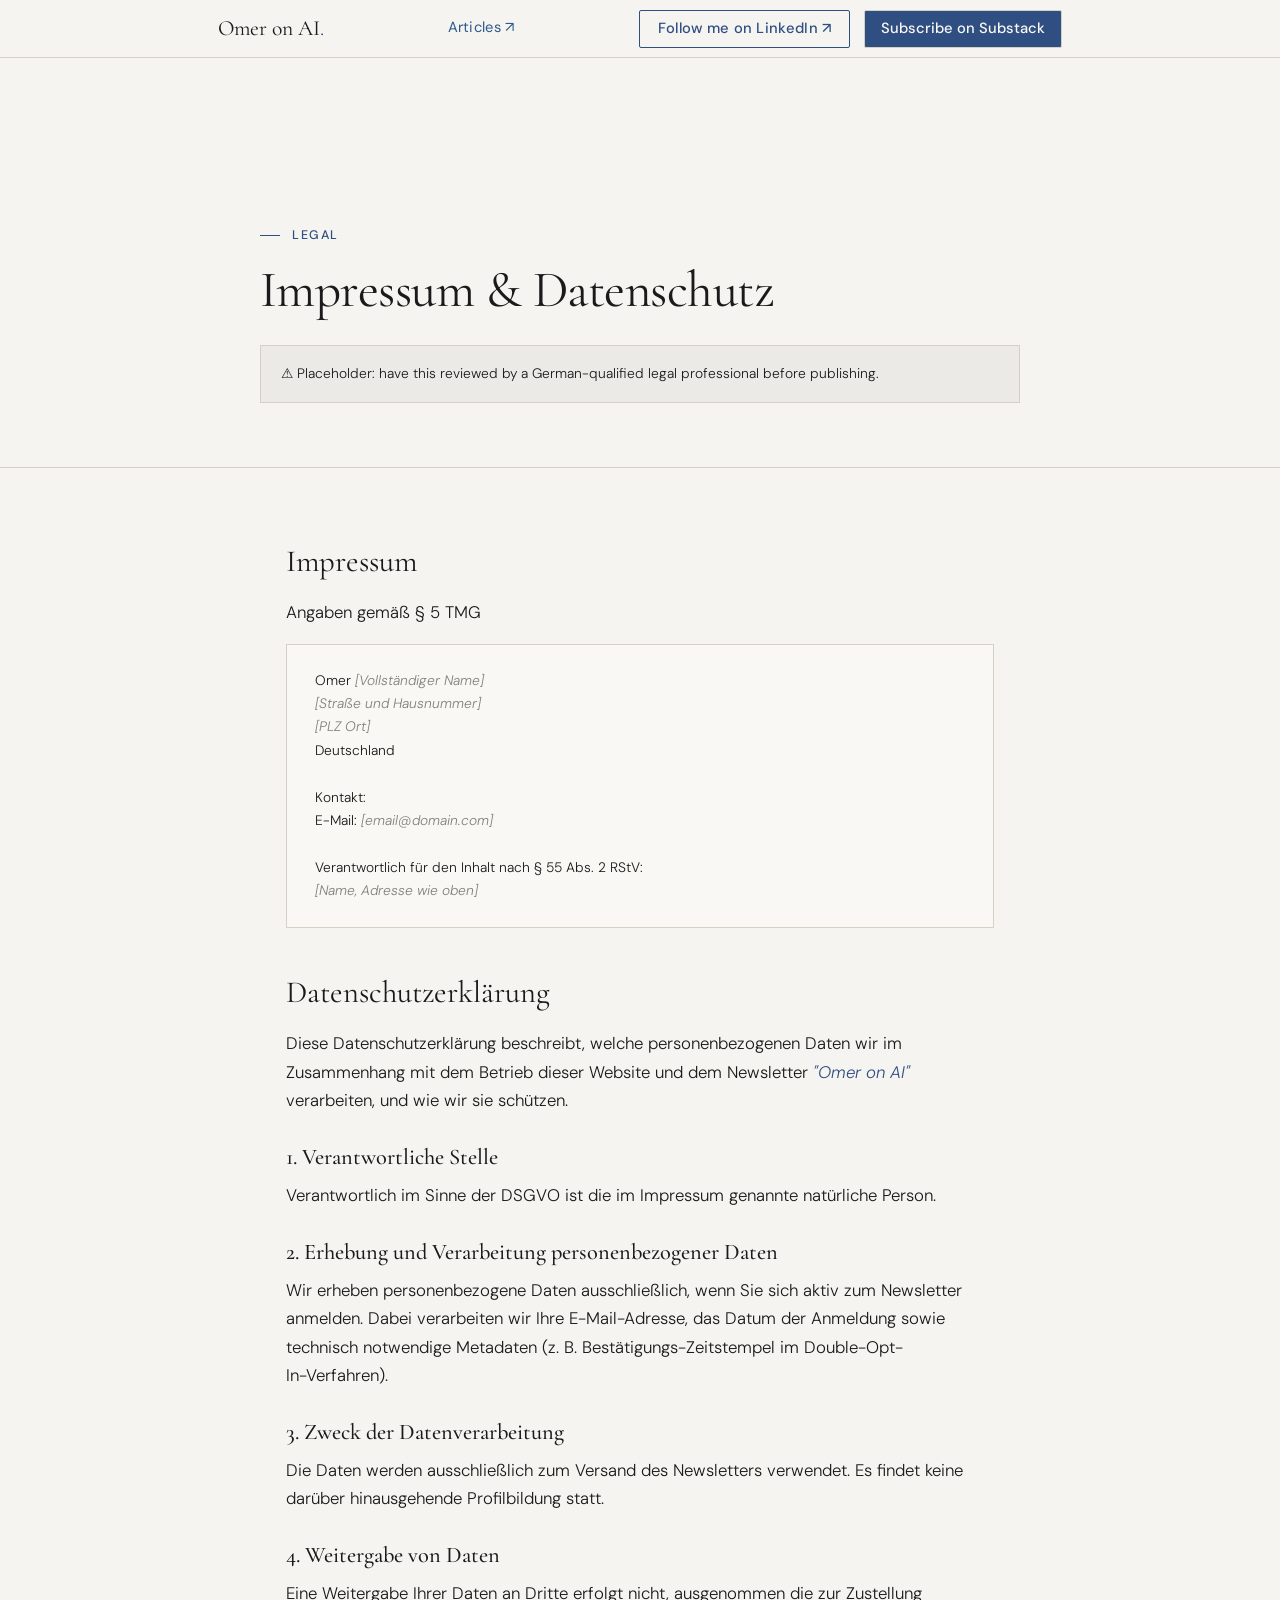
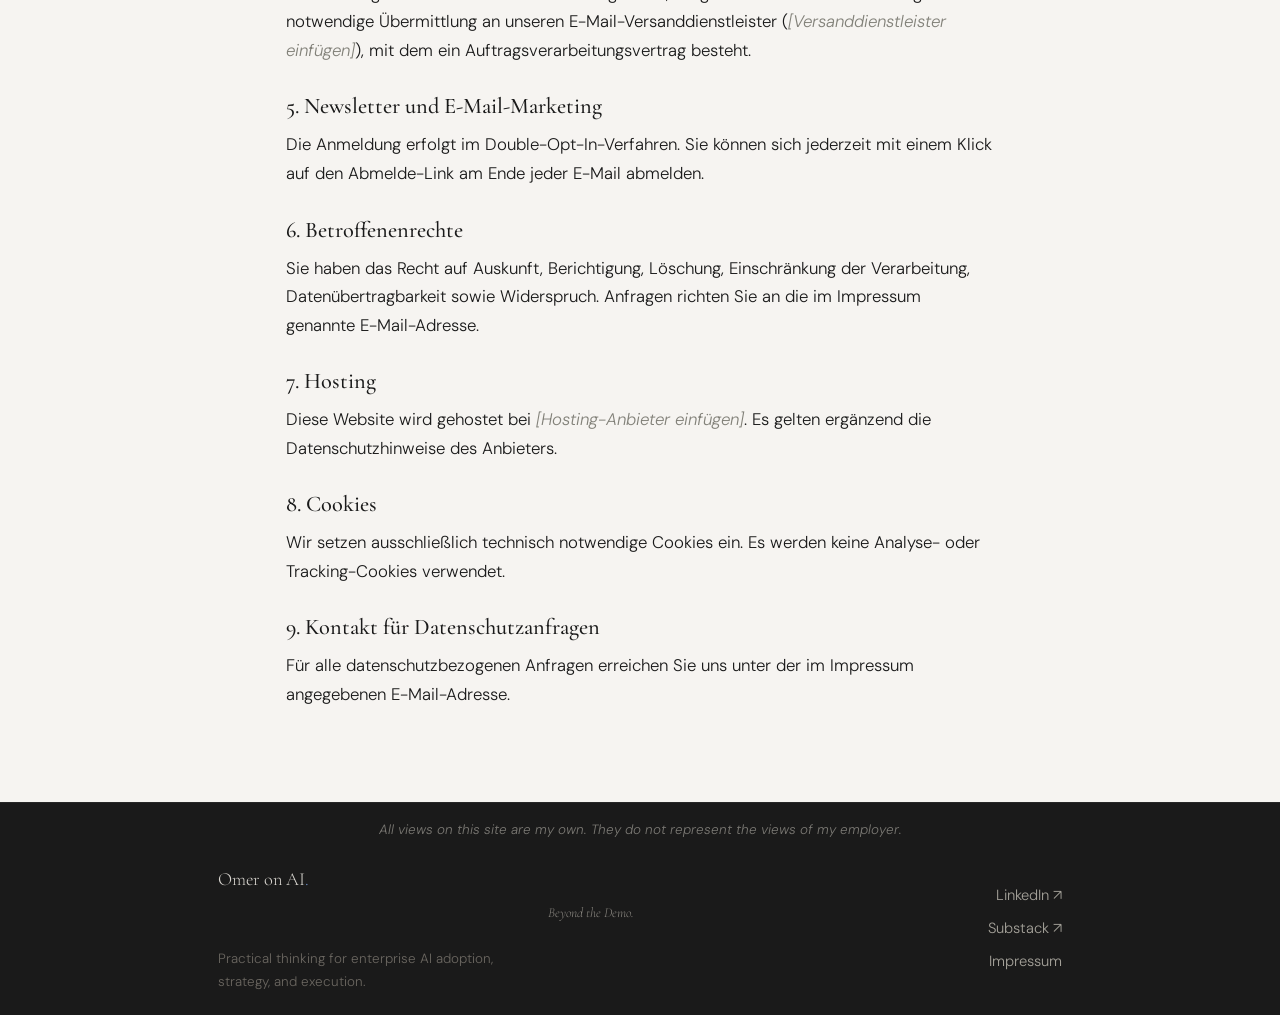
==== commit 29f50119: "Responsive typography: fluid clamp() type scale across all pages, fix undersized text (was down to 1" ====
--- a/impressum.html
+++ b/impressum.html
@@ -6,30 +6,6 @@
   <title>Impressum &amp; Datenschutz | Omer on AI</title>
   <meta name="description" content="Impressum und Datenschutzerklärung für Omer on AI.">
   <link rel="stylesheet" href="style.css">
-  <style>
-    .legal-hero {
-      padding: clamp(72px, 10vw, 120px) 0 clamp(40px, 5vw, 64px);
-      border-bottom: var(--border-line);
-    }
-    .legal-hero-inner { max-width: 760px; margin: 0 auto; }
-    .legal-notice {
-      background: var(--cream-2); border: var(--border-line);
-      padding: 16px 20px;
-      font-family: var(--font-body); font-size: 0.85rem; color: var(--ink);
-      margin-top: 28px;
-    }
-    .legal-body { max-width: 760px; margin: 0 auto; padding: clamp(40px, 6vw, 80px) var(--gutter); }
-    .legal-section { margin-top: 48px; }
-    .legal-h2 { font-family: var(--font-display); font-size: 1.85rem; font-weight: 400; margin: 0 0 20px; }
-    .legal-h3 { font-family: var(--font-display); font-size: 1.25rem; font-weight: 500; margin: 28px 0 10px; }
-    .legal-p { font-size: 0.98rem; line-height: 1.7; color: var(--ink); margin: 0 0 1em; }
-    .legal-block {
-      background: var(--white); border: var(--border-line);
-      padding: 24px 28px; font-family: var(--font-body); font-size: 0.92rem;
-      line-height: 1.7; white-space: pre-wrap;
-    }
-    .placeholder { color: var(--ink-3); font-style: italic; }
-  </style>
 </head>
 <body>
 
--- a/style.css
+++ b/style.css
@@ -21,15 +21,18 @@
   --font-display: "Cormorant Garamond", "Garamond", "Times New Roman", serif;
   --font-body:    "DM Sans", "Helvetica Neue", system-ui, sans-serif;
 
-  --h1-size:        clamp(2.6rem, 5.2vw, 4.4rem);
-  --h2-size:        clamp(2rem, 3.4vw, 3rem);
-  --h3-size:        1.5rem;
-  --standfirst-size: clamp(1.25rem, 1.6vw, 1.5rem);
-  --body-size:      1rem;
-  --ui-size:        0.82rem;
-  --eyebrow-size:   0.68rem;
-  --eyebrow-track:  0.14em;
-  --meta-size:      0.78rem;
+  --h1-size:        clamp(2.4rem, 5.2vw, 4.4rem);
+  --h2-size:        clamp(1.9rem, 3.4vw, 3rem);
+  --h3-size:        clamp(1.3rem, 1.8vw, 1.6rem);
+  --standfirst-size: clamp(1.2rem, 1.8vw, 1.5rem);
+  --body-size:      clamp(0.95rem, 0.6vw + 0.85rem, 1.05rem);
+  --ui-size:        clamp(0.84rem, 0.3vw + 0.78rem, 0.92rem);
+  --eyebrow-size:   clamp(0.72rem, 0.15vw + 0.68rem, 0.78rem);
+  --eyebrow-track:  0.13em;
+  --meta-size:      clamp(0.8rem, 0.2vw + 0.75rem, 0.86rem);
+  --small-size:     clamp(0.78rem, 0.2vw + 0.73rem, 0.84rem);
+  --card-title-size: clamp(1.2rem, 1.4vw + 0.9rem, 1.5rem);
+  --stat-size:      clamp(1.7rem, 2.5vw, 2.2rem);
 
   --radius:         2px;
   --border-line:    1px solid var(--border);
@@ -129,7 +132,7 @@
 .tag {
   display: inline-block;
   font-family: var(--font-body);
-  font-size: 0.66rem;
+  font-size: var(--small-size);
   font-weight: 500;
   text-transform: uppercase;
   letter-spacing: 0.14em;
@@ -159,7 +162,7 @@
 .btn:active { transform: translateY(1px); }
 .btn-ghost { background: transparent; color: var(--ink); border-color: var(--border); }
 .btn-ghost:hover { background: var(--cream-2); }
-.btn-sm { height: 36px; padding: 0 14px; font-size: 0.78rem; }
+.btn-sm { height: 38px; padding: 0 16px; font-size: var(--ui-size); }
 
 /* Input */
 .input {
@@ -178,7 +181,7 @@
 /* Email form row */
 .email-row { display: flex; gap: 8px; }
 .email-row .input { flex: 1; min-width: 0; }
-.legal-line { font-size: 0.74rem; color: var(--ink-3); margin: 12px 0 0; line-height: 1.5; }
+.legal-line { font-size: var(--small-size); color: var(--ink-3); margin: 12px 0 0; line-height: 1.55; }
 .legal-line a { color: var(--ink-2); text-decoration: underline; text-underline-offset: 3px; }
 
 /* Dark form variant */
@@ -199,7 +202,7 @@
   padding: 0 10px;
   border-radius: 2px;
   font-family: var(--font-body);
-  font-size: 0.7rem;
+  font-size: var(--small-size);
   font-weight: 500;
   letter-spacing: 0.04em;
   white-space: nowrap;
@@ -323,7 +326,7 @@
   background: var(--ink);
   color: #7a7873;
   font-family: var(--font-body);
-  font-size: 0.72rem;
+  font-size: var(--small-size);
   font-style: italic;
   padding: 16px 28px 0;
   text-align: center;
@@ -500,7 +503,7 @@
   color: var(--blue); line-height: 1.4; margin: 0 0 22px;
 }
 .hero-intro {
-  font-size: 0.94rem; font-weight: 300; color: var(--ink-3);
+  font-size: var(--body-size); font-weight: 300; color: var(--ink-3);
   line-height: 1.75; max-width: 440px; margin: 0 0 34px;
 }
 .hero-cta-label { font-size: 0.82rem; color: var(--ink-2); margin: 0 0 12px; }
@@ -569,11 +572,11 @@
 .card { padding: 30px 26px; border-right: var(--border-line); display: flex; flex-direction: column; text-decoration: none; color: inherit; transition: background var(--dur) var(--ease); }
 .card:last-child { border-right: none; }
 .card:hover { background: var(--cream); text-decoration: none; }
-.card-tag { font-size: 0.62rem; font-weight: 500; letter-spacing: 0.1em; text-transform: uppercase; color: var(--blue); margin: 0 0 14px; }
-.card-title { font-family: var(--font-display); font-size: 1.25rem; font-weight: 500; line-height: 1.3; color: var(--ink); margin: 0 0 12px; flex: 1; }
-.card-hook { font-size: 0.78rem; font-weight: 300; color: var(--ink-3); line-height: 1.6; margin: 0 0 18px; }
-.card-meta { font-size: 0.68rem; color: var(--ink-3); margin: 0; }
-.link-arrow { display: inline-flex; align-items: center; gap: 7px; font-size: 0.82rem; color: var(--ink-2); text-decoration: none; transition: gap var(--dur) var(--ease), color var(--dur) var(--ease); }
+.card-tag { font-size: var(--eyebrow-size); font-weight: 500; letter-spacing: 0.1em; text-transform: uppercase; color: var(--blue); margin: 0 0 14px; }
+.card-title { font-family: var(--font-display); font-size: var(--card-title-size); font-weight: 500; line-height: 1.3; color: var(--ink); margin: 0 0 12px; flex: 1; }
+.card-hook { font-size: var(--meta-size); font-weight: 300; color: var(--ink-3); line-height: 1.65; margin: 0 0 18px; }
+.card-meta { font-size: var(--small-size); color: var(--ink-3); margin: 0; }
+.link-arrow { display: inline-flex; align-items: center; gap: 7px; font-size: var(--ui-size); color: var(--ink-2); text-decoration: none; transition: gap var(--dur) var(--ease), color var(--dur) var(--ease); }
 .link-arrow:hover { color: var(--blue); gap: 11px; text-decoration: none; }
 
 /* INDEX — newsletter dark */
@@ -589,7 +592,7 @@
 .nl-input::placeholder { color: #4a4844; }
 .nl-input:focus { border-color: var(--blue); }
 .nl-form .btn { height: 48px; }
-.nl-legal { font-size: 0.68rem; color: #5a5853; line-height: 1.55; }
+.nl-legal { font-size: var(--small-size); color: #8a8780; line-height: 1.55; }
 .nl-legal a { color: #8a8983; }
 
 /* =========================================
@@ -758,7 +761,7 @@
   display: inline-flex;
   align-items: center;
   font-family: var(--font-body);
-  font-size: 0.82rem;
+  font-size: var(--ui-size);
   font-weight: 500;
   letter-spacing: 0.02em;
   color: var(--blue);
@@ -775,7 +778,7 @@
 
 /* ── Nav external link ──────────────────────────────────────── */
 .nav-ext {
-  font-size: 0.82rem;
+  font-size: var(--ui-size);
   font-weight: 400;
   color: var(--ink-2);
   text-decoration: none;
@@ -787,7 +790,7 @@
 /* ── Hero updates ───────────────────────────────────────────── */
 .hero-actions { display: flex; flex-direction: column; gap: 14px; margin-top: 36px; }
 .hero-secondary-link {
-  font-size: 0.84rem;
+  font-size: var(--ui-size);
   color: var(--ink-2);
   text-decoration: none;
   transition: color var(--dur) var(--ease);
@@ -804,7 +807,7 @@
   align-items: start;
 }
 .layers-intro-body {
-  font-size: 0.9rem;
+  font-size: var(--meta-size);
   font-weight: 300;
   color: var(--ink-3);
   line-height: 1.75;
@@ -825,7 +828,7 @@
 .layer-card-num {
   display: block;
   font-family: var(--font-display);
-  font-size: 0.78rem;
+  font-size: var(--small-size);
   font-weight: 400;
   color: var(--blue);
   letter-spacing: 0.06em;
@@ -833,14 +836,14 @@
 }
 .layer-card-title {
   font-family: var(--font-display);
-  font-size: 1.15rem;
+  font-size: clamp(1.05rem, 1vw + 0.85rem, 1.3rem);
   font-weight: 500;
   color: var(--ink);
   line-height: 1.2;
   margin: 0 0 8px;
 }
 .layer-card-desc {
-  font-size: 0.8rem;
+  font-size: var(--meta-size);
   font-weight: 300;
   color: var(--ink-3);
   line-height: 1.6;
@@ -858,7 +861,7 @@
   flex-wrap: wrap;
 }
 .articles-subtitle {
-  font-size: 0.88rem;
+  font-size: var(--meta-size);
   color: var(--ink-3);
   margin: 8px 0 0;
   font-weight: 300;
@@ -890,7 +893,7 @@
   align-items: start;
 }
 .about-body {
-  font-size: 0.92rem;
+  font-size: var(--body-size);
   font-weight: 300;
   color: var(--ink-2);
   line-height: 1.8;
@@ -899,7 +902,7 @@
 .about-quote {
   font-family: var(--font-display);
   font-style: italic;
-  font-size: 1.25rem;
+  font-size: clamp(1.1rem, 1.2vw + 0.85rem, 1.4rem);
   font-weight: 300;
   color: var(--ink);
   line-height: 1.5;
@@ -908,7 +911,7 @@
   margin: 24px 0;
 }
 .about-credentials {
-  font-size: 0.78rem;
+  font-size: var(--meta-size);
   font-weight: 300;
   color: var(--ink-3);
   line-height: 1.7;
@@ -940,14 +943,14 @@
   letter-spacing: -0.01em;
 }
 .subscribe-body {
-  font-size: 0.88rem;
+  font-size: var(--body-size);
   font-weight: 300;
   color: #8a8780;
   line-height: 1.75;
   margin: 0 0 12px;
 }
 .subscribe-free {
-  font-size: 0.82rem;
+  font-size: var(--ui-size);
   font-weight: 500;
   color: var(--blue);
   margin: 16px 0 0;
@@ -961,8 +964,8 @@
 }
 .subscribe-embed-wrap iframe { display: block; width: 100%; border: none; }
 .subscribe-microcopy {
-  font-size: 0.7rem;
-  color: #4a4844;
+  font-size: var(--small-size);
+  color: #6a6660;
   margin: 12px 0 0;
   line-height: 1.5;
 }
@@ -972,13 +975,13 @@
 .footer-tagline {
   font-family: var(--font-display);
   font-style: italic;
-  font-size: 0.88rem;
+  font-size: var(--meta-size);
+  color: #8a8780;
+}
+.footer-desc {
+  font-size: var(--small-size);
   color: #6a6660;
-}
-.footer-desc {
-  font-size: 0.72rem;
-  color: #3a3830;
-  line-height: 1.6;
+  line-height: 1.65;
   max-width: 320px;
   margin: 4px 0 0;
 }
@@ -989,8 +992,8 @@
   gap: 8px;
 }
 .footer-ext-link {
-  font-size: 0.78rem;
-  color: #6a6660;
+  font-size: var(--ui-size);
+  color: #a5a29a;
   text-decoration: none;
   transition: color var(--dur) var(--ease);
 }
@@ -1008,3 +1011,87 @@
   .layers-cards-grid { grid-template-columns: 1fr; }
   .footer-right { align-items: flex-start; flex-direction: row; flex-wrap: wrap; gap: 16px; }
 }
+
+/* =================================================================
+   PERSPECTIVE PAGE (moved from inline <style>)
+   ================================================================= */
+    .perspective-hero {
+      background: var(--cream-2);
+      padding: clamp(72px, 10vw, 144px) 0 clamp(56px, 8vw, 96px);
+      border-bottom: var(--border-line);
+    }
+    .hero-inner { max-width: 1100px; margin: 0 auto; }
+    .authorline {
+      margin-top: 32px;
+      font-family: var(--font-body); font-size: var(--meta-size); color: var(--ink-3);
+    }
+    .article-body { padding: clamp(48px, 6vw, 88px) 0; }
+    .prose {
+      font-size: clamp(1rem, 0.3vw + 0.92rem, 1.1rem); line-height: 1.75; color: var(--ink);
+      margin: 0 auto 1.2em; max-width: 720px;
+    }
+    .prose-col { max-width: 760px; margin: 0 auto; }
+    .article-section { margin-top: 56px; }
+    .section-h {
+      font-family: var(--font-display); font-size: clamp(1.55rem, 2.4vw, 2.1rem); font-weight: 400;
+      line-height: 1.18; color: var(--ink); margin: 0 auto 24px; max-width: 760px;
+    }
+    .layers-wrap {
+      border: var(--border-line); background: var(--white);
+      margin-top: 16px; max-width: 1080px;
+      margin-left: auto; margin-right: auto;
+    }
+    .layer-detail-row {
+      display: grid; grid-template-columns: auto 1fr;
+      gap: 28px; padding: 28px 32px;
+      border-bottom: var(--border-line);
+    }
+    .layer-detail-row:last-child { border-bottom: none; }
+    .layer-label {
+      width: 220px;
+      font-family: var(--font-display); font-weight: 500; font-size: clamp(1.05rem, 1vw + 0.9rem, 1.3rem);
+      color: var(--ink); flex-shrink: 0;
+    }
+    .layer-sub {
+      display: block;
+      font-family: var(--font-body); font-size: var(--small-size); color: var(--ink-3);
+      font-weight: 400; margin-top: 4px;
+      text-transform: uppercase; letter-spacing: .08em;
+    }
+    .layer-text { font-size: var(--body-size); line-height: 1.65; color: var(--ink); margin: 0; }
+    .closing {
+      margin: 64px auto 0;
+      padding: 40px 32px;
+      background: var(--white); border: var(--border-line);
+      max-width: 900px;
+    }
+    @media (max-width: 700px) {
+      .layer-detail-row { grid-template-columns: 1fr !important; }
+      .layer-label { width: auto !important; }
+    }
+
+/* =================================================================
+   IMPRESSUM PAGE (moved from inline <style>)
+   ================================================================= */
+    .legal-hero {
+      padding: clamp(72px, 10vw, 120px) 0 clamp(40px, 5vw, 64px);
+      border-bottom: var(--border-line);
+    }
+    .legal-hero-inner { max-width: 760px; margin: 0 auto; }
+    .legal-notice {
+      background: var(--cream-2); border: var(--border-line);
+      padding: 16px 20px;
+      font-family: var(--font-body); font-size: var(--meta-size); color: var(--ink);
+      margin-top: 28px;
+    }
+    .legal-body { max-width: 760px; margin: 0 auto; padding: clamp(40px, 6vw, 80px) var(--gutter); }
+    .legal-section { margin-top: 48px; }
+    .legal-h2 { font-family: var(--font-display); font-size: clamp(1.55rem, 2.4vw, 2.1rem); font-weight: 400; margin: 0 0 20px; }
+    .legal-h3 { font-family: var(--font-display); font-size: clamp(1.1rem, 1.2vw + 0.9rem, 1.4rem); font-weight: 500; margin: 28px 0 10px; }
+    .legal-p { font-size: var(--body-size); line-height: 1.7; color: var(--ink); margin: 0 0 1em; }
+    .legal-block {
+      background: var(--white); border: var(--border-line);
+      padding: 24px 28px; font-family: var(--font-body); font-size: var(--meta-size);
+      line-height: 1.7; white-space: pre-wrap;
+    }
+    .placeholder { color: var(--ink-3); font-style: italic; }
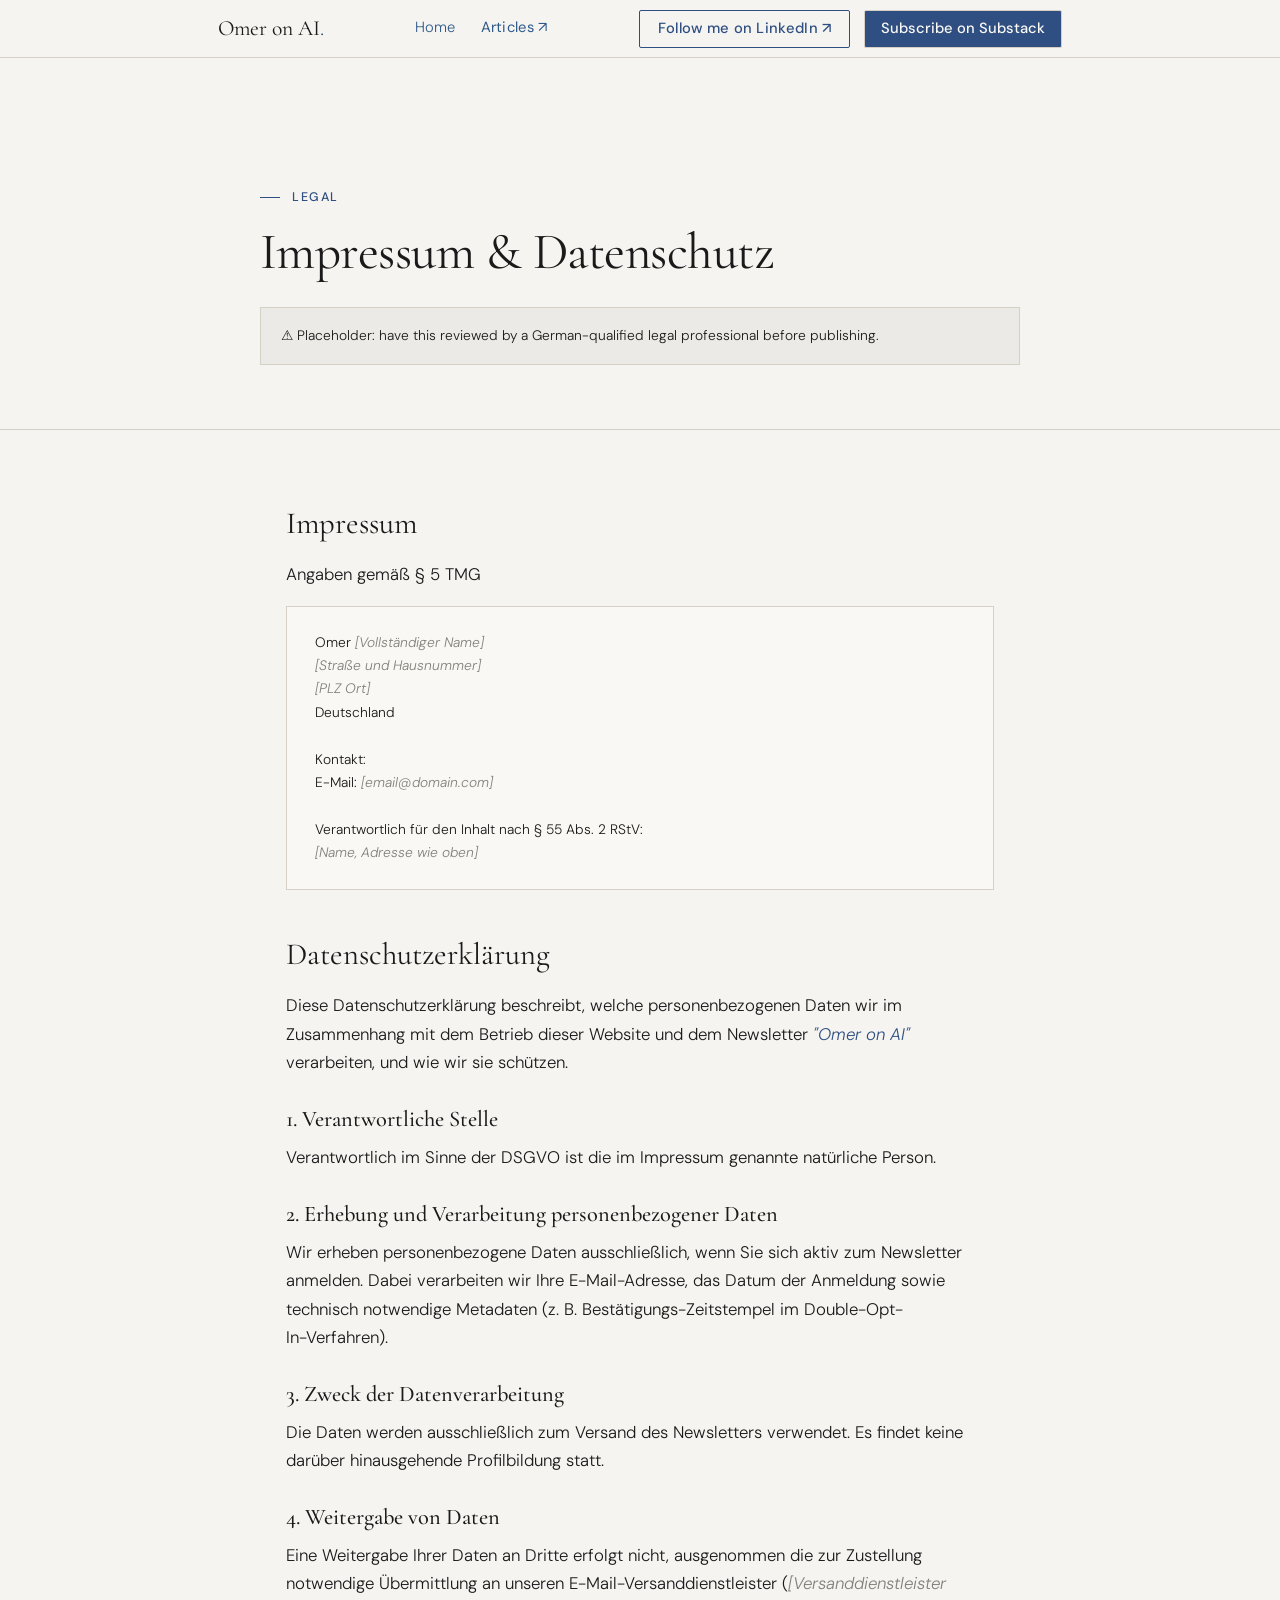
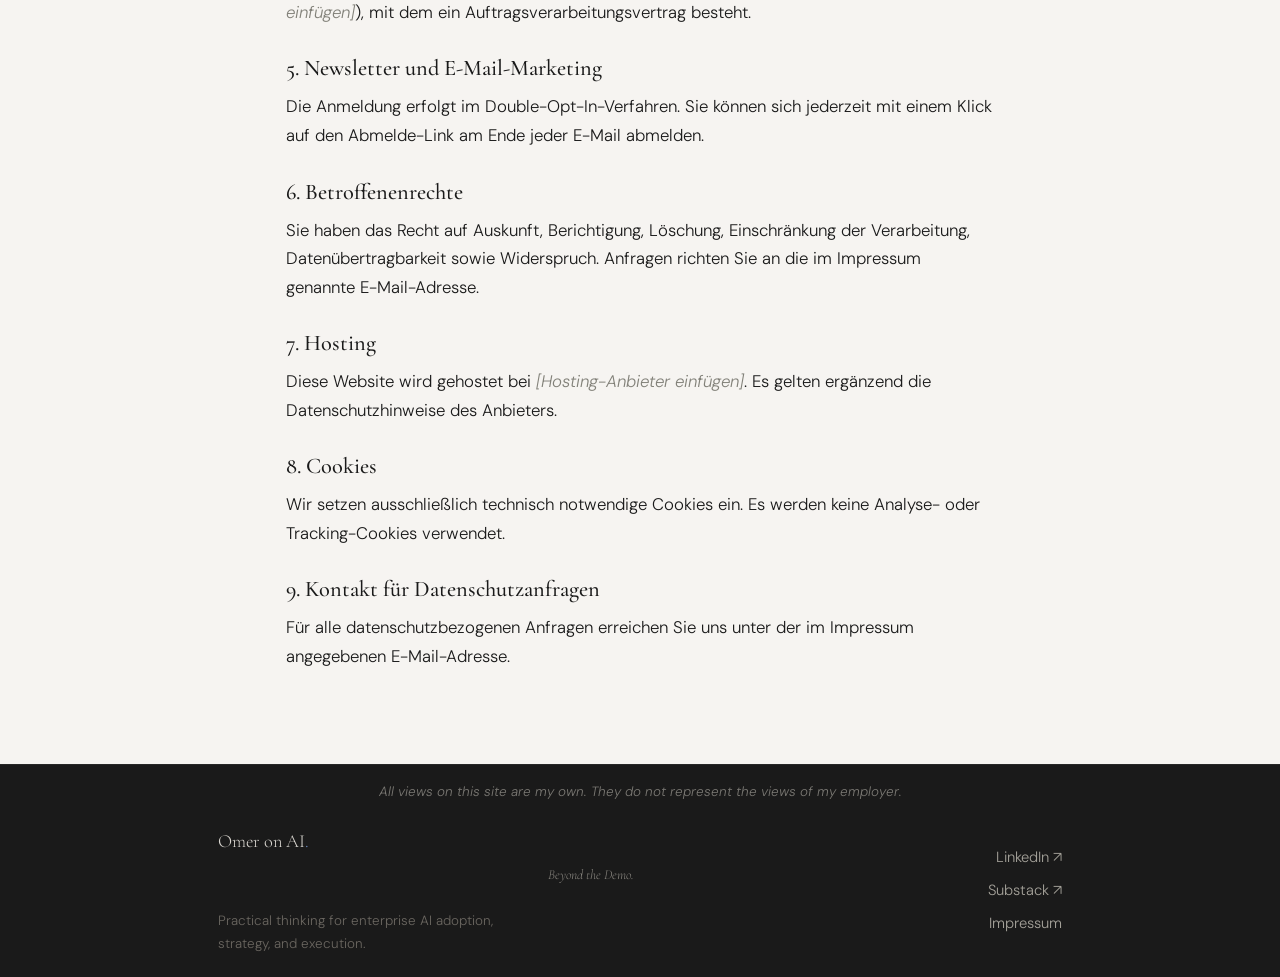
==== commit a185c2e8: "Add Home nav item across all pages; remove redundant hero LinkedIn link (kept in nav); add missing F" ====
--- a/impressum.html
+++ b/impressum.html
@@ -13,6 +13,7 @@
 <header class="site-nav">
   <a class="nav-mark" href="index.html">Omer on AI<span class="nav-dot">.</span></a>
   <nav class="nav-links">
+    <a href="index.html">Home</a>
     <a class="nav-ext" href="https://omeronai.substack.com" target="_blank" rel="noopener">Articles ↗</a>
   </nav>
   <div class="nav-right">
@@ -25,30 +26,10 @@
 </header>
 
 <nav class="mobile-nav" id="mobile-nav">
+  <a href="index.html">Home</a>
   <a href="https://omeronai.substack.com" target="_blank" rel="noopener">Articles ↗</a>
   <a href="https://www.linkedin.com/in/omkhan/" target="_blank" rel="noopener">Follow me on LinkedIn ↗</a>
   <a class="btn" href="https://omeronai.substack.com" target="_blank" rel="noopener">Subscribe on Substack</a>
-</nav>
-  <div class="nav-right">
-    <a class="nav-social" href="https://www.linkedin.com/in/omkhan/" target="_blank" rel="noopener" aria-label="LinkedIn">
-      <svg width="16" height="16" viewBox="0 0 24 24" fill="currentColor" aria-hidden="true"><path d="M20.45 20.45h-3.55v-5.57c0-1.33-.02-3.04-1.85-3.04-1.85 0-2.14 1.45-2.14 2.94v5.67H9.36V9h3.41v1.56h.05c.47-.9 1.64-1.85 3.38-1.85 3.61 0 4.27 2.38 4.27 5.47v6.27zM5.34 7.43a2.06 2.06 0 1 1 0-4.13 2.06 2.06 0 0 1 0 4.13zM7.12 20.45H3.56V9h3.56v11.45zM22.22 0H1.77C.79 0 0 .77 0 1.72v20.56C0 23.23.79 24 1.77 24h20.45c.98 0 1.78-.77 1.78-1.72V1.72C24 .77 23.2 0 22.22 0z"/></svg>
-      LinkedIn
-    </a>
-    <a class="nav-social" href="https://omeronai.substack.com" target="_blank" rel="noopener" aria-label="Substack">
-      <svg width="16" height="16" viewBox="0 0 24 24" fill="currentColor" aria-hidden="true"><path d="M22.539 8.242H1.46V5.406h21.08v2.836zM1.46 10.812V24L12 18.11 22.54 24V10.812H1.46zM22.54 0H1.46v2.836h21.08V0z"/></svg>
-    </a>
-    <a class="btn btn-sm" href="https://omeronai.substack.com" target="_blank" rel="noopener">Subscribe</a>
-  </div>
-  <button class="nav-burger" id="nav-burger" aria-label="Menu">
-    <svg width="22" height="22" viewBox="0 0 24 24" fill="none" stroke="currentColor" stroke-width="2"><line x1="3" y1="6" x2="21" y2="6"/><line x1="3" y1="12" x2="21" y2="12"/><line x1="3" y1="18" x2="21" y2="18"/></svg>
-  </button>
-</header>
-
-<nav class="mobile-nav" id="mobile-nav">
-  <a href="index.html">Home</a>
-  <a href="perspective.html">Perspective</a>
-  <a href="writing.html">Writings</a>
-  <a class="btn" href="https://omeronai.substack.com" target="_blank" rel="noopener">Subscribe</a>
 </nav>
 
 <main>
--- a/style.css
+++ b/style.css
@@ -1095,3 +1095,13 @@
       line-height: 1.7; white-space: pre-wrap;
     }
     .placeholder { color: var(--ink-3); font-style: italic; }
+
+/* ── Featured Articles heading fix ──────────────────────────── */
+.articles-heading { margin: 10px 0 6px; }
+
+/* ── Hero actions note (replaces redundant LinkedIn link) ────── */
+.hero-actions-note {
+  font-size: var(--meta-size);
+  color: var(--ink-3);
+  margin: 10px 0 0;
+}
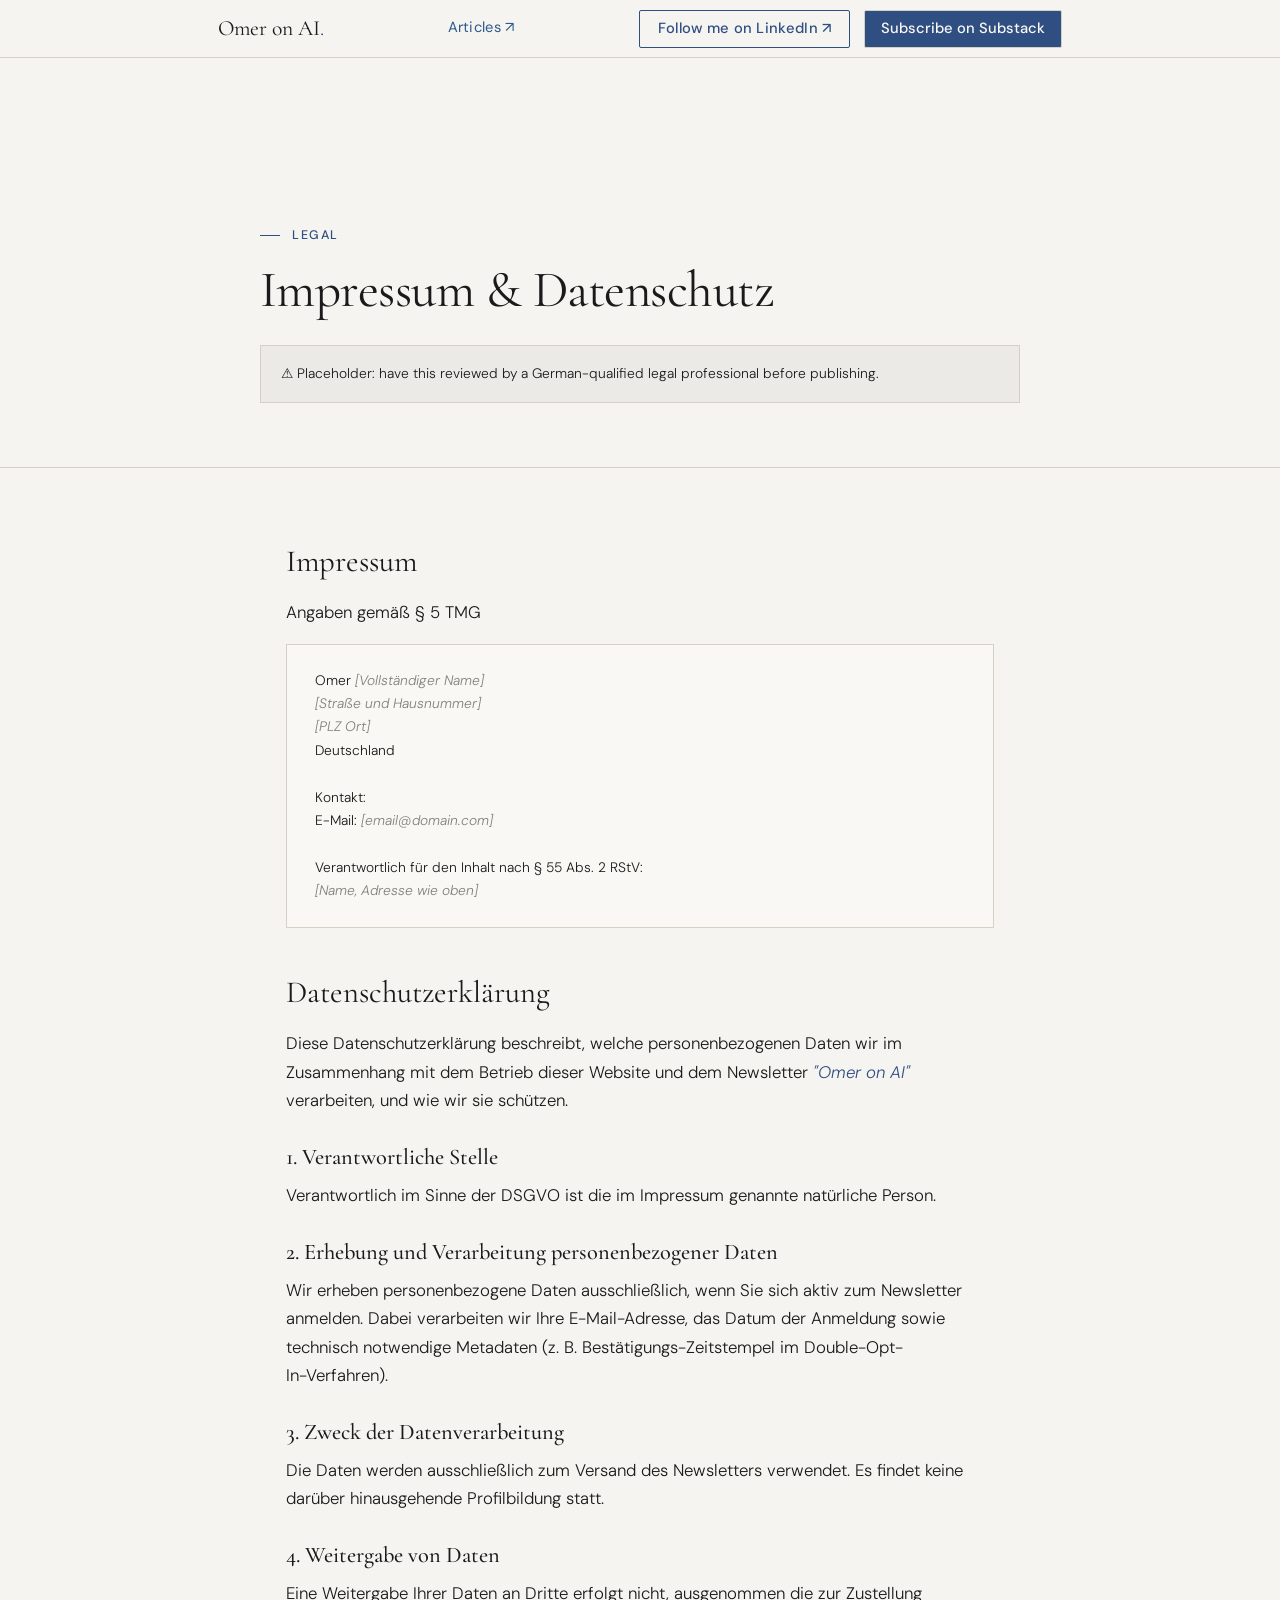
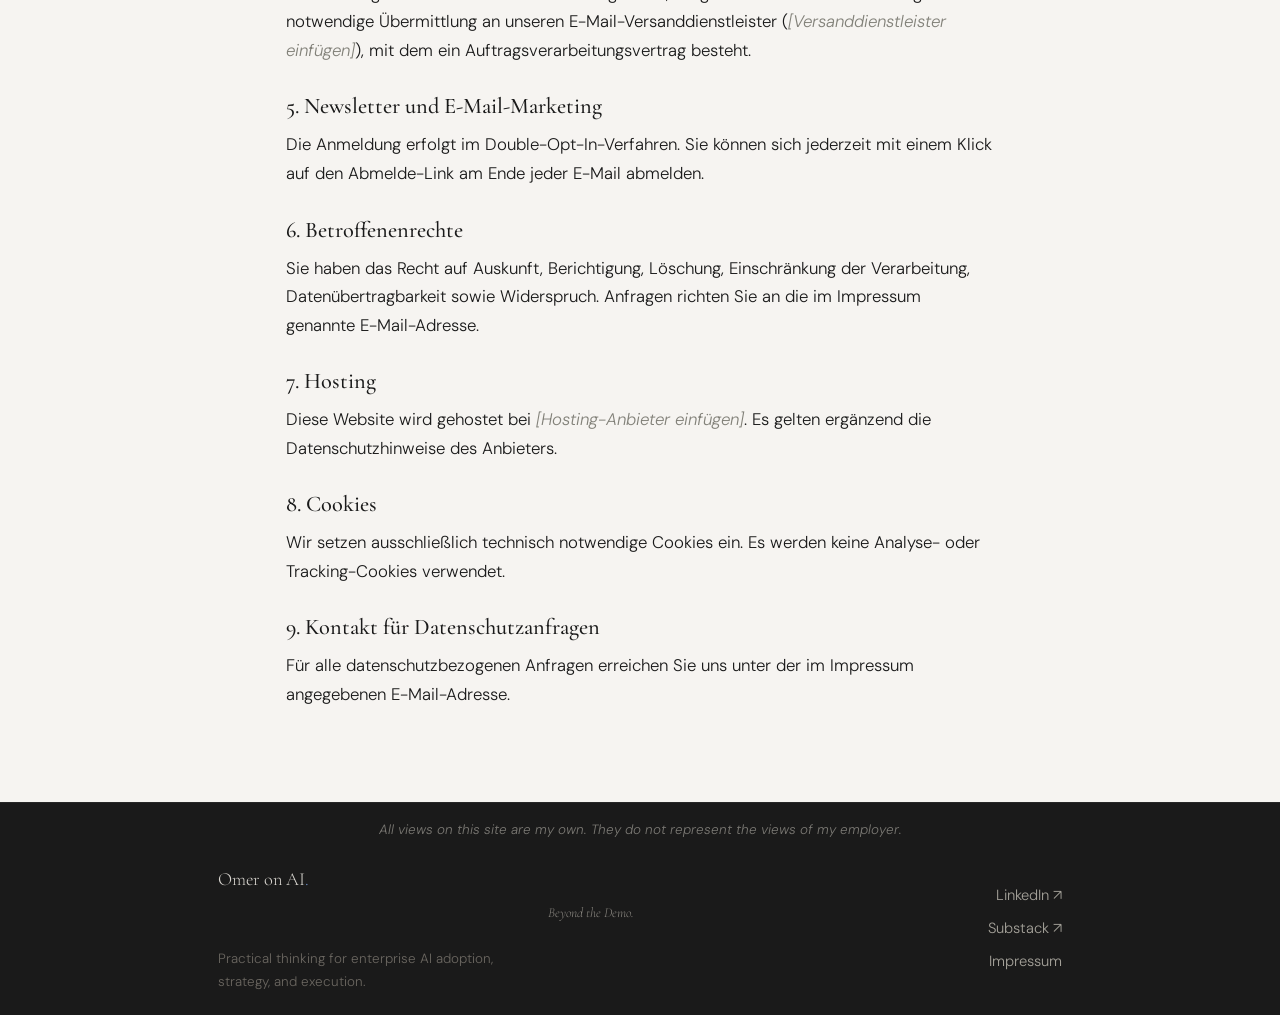
==== commit 6b549e3e: "Revert "Add Home nav item across all pages; remove redundant hero LinkedIn link (kept in nav); add m" ====
--- a/impressum.html
+++ b/impressum.html
@@ -13,7 +13,6 @@
 <header class="site-nav">
   <a class="nav-mark" href="index.html">Omer on AI<span class="nav-dot">.</span></a>
   <nav class="nav-links">
-    <a href="index.html">Home</a>
     <a class="nav-ext" href="https://omeronai.substack.com" target="_blank" rel="noopener">Articles ↗</a>
   </nav>
   <div class="nav-right">
@@ -26,10 +25,30 @@
 </header>
 
 <nav class="mobile-nav" id="mobile-nav">
-  <a href="index.html">Home</a>
   <a href="https://omeronai.substack.com" target="_blank" rel="noopener">Articles ↗</a>
   <a href="https://www.linkedin.com/in/omkhan/" target="_blank" rel="noopener">Follow me on LinkedIn ↗</a>
   <a class="btn" href="https://omeronai.substack.com" target="_blank" rel="noopener">Subscribe on Substack</a>
+</nav>
+  <div class="nav-right">
+    <a class="nav-social" href="https://www.linkedin.com/in/omkhan/" target="_blank" rel="noopener" aria-label="LinkedIn">
+      <svg width="16" height="16" viewBox="0 0 24 24" fill="currentColor" aria-hidden="true"><path d="M20.45 20.45h-3.55v-5.57c0-1.33-.02-3.04-1.85-3.04-1.85 0-2.14 1.45-2.14 2.94v5.67H9.36V9h3.41v1.56h.05c.47-.9 1.64-1.85 3.38-1.85 3.61 0 4.27 2.38 4.27 5.47v6.27zM5.34 7.43a2.06 2.06 0 1 1 0-4.13 2.06 2.06 0 0 1 0 4.13zM7.12 20.45H3.56V9h3.56v11.45zM22.22 0H1.77C.79 0 0 .77 0 1.72v20.56C0 23.23.79 24 1.77 24h20.45c.98 0 1.78-.77 1.78-1.72V1.72C24 .77 23.2 0 22.22 0z"/></svg>
+      LinkedIn
+    </a>
+    <a class="nav-social" href="https://omeronai.substack.com" target="_blank" rel="noopener" aria-label="Substack">
+      <svg width="16" height="16" viewBox="0 0 24 24" fill="currentColor" aria-hidden="true"><path d="M22.539 8.242H1.46V5.406h21.08v2.836zM1.46 10.812V24L12 18.11 22.54 24V10.812H1.46zM22.54 0H1.46v2.836h21.08V0z"/></svg>
+    </a>
+    <a class="btn btn-sm" href="https://omeronai.substack.com" target="_blank" rel="noopener">Subscribe</a>
+  </div>
+  <button class="nav-burger" id="nav-burger" aria-label="Menu">
+    <svg width="22" height="22" viewBox="0 0 24 24" fill="none" stroke="currentColor" stroke-width="2"><line x1="3" y1="6" x2="21" y2="6"/><line x1="3" y1="12" x2="21" y2="12"/><line x1="3" y1="18" x2="21" y2="18"/></svg>
+  </button>
+</header>
+
+<nav class="mobile-nav" id="mobile-nav">
+  <a href="index.html">Home</a>
+  <a href="perspective.html">Perspective</a>
+  <a href="writing.html">Writings</a>
+  <a class="btn" href="https://omeronai.substack.com" target="_blank" rel="noopener">Subscribe</a>
 </nav>
 
 <main>
--- a/style.css
+++ b/style.css
@@ -1095,13 +1095,3 @@
       line-height: 1.7; white-space: pre-wrap;
     }
     .placeholder { color: var(--ink-3); font-style: italic; }
-
-/* ── Featured Articles heading fix ──────────────────────────── */
-.articles-heading { margin: 10px 0 6px; }
-
-/* ── Hero actions note (replaces redundant LinkedIn link) ────── */
-.hero-actions-note {
-  font-size: var(--meta-size);
-  color: var(--ink-3);
-  margin: 10px 0 0;
-}
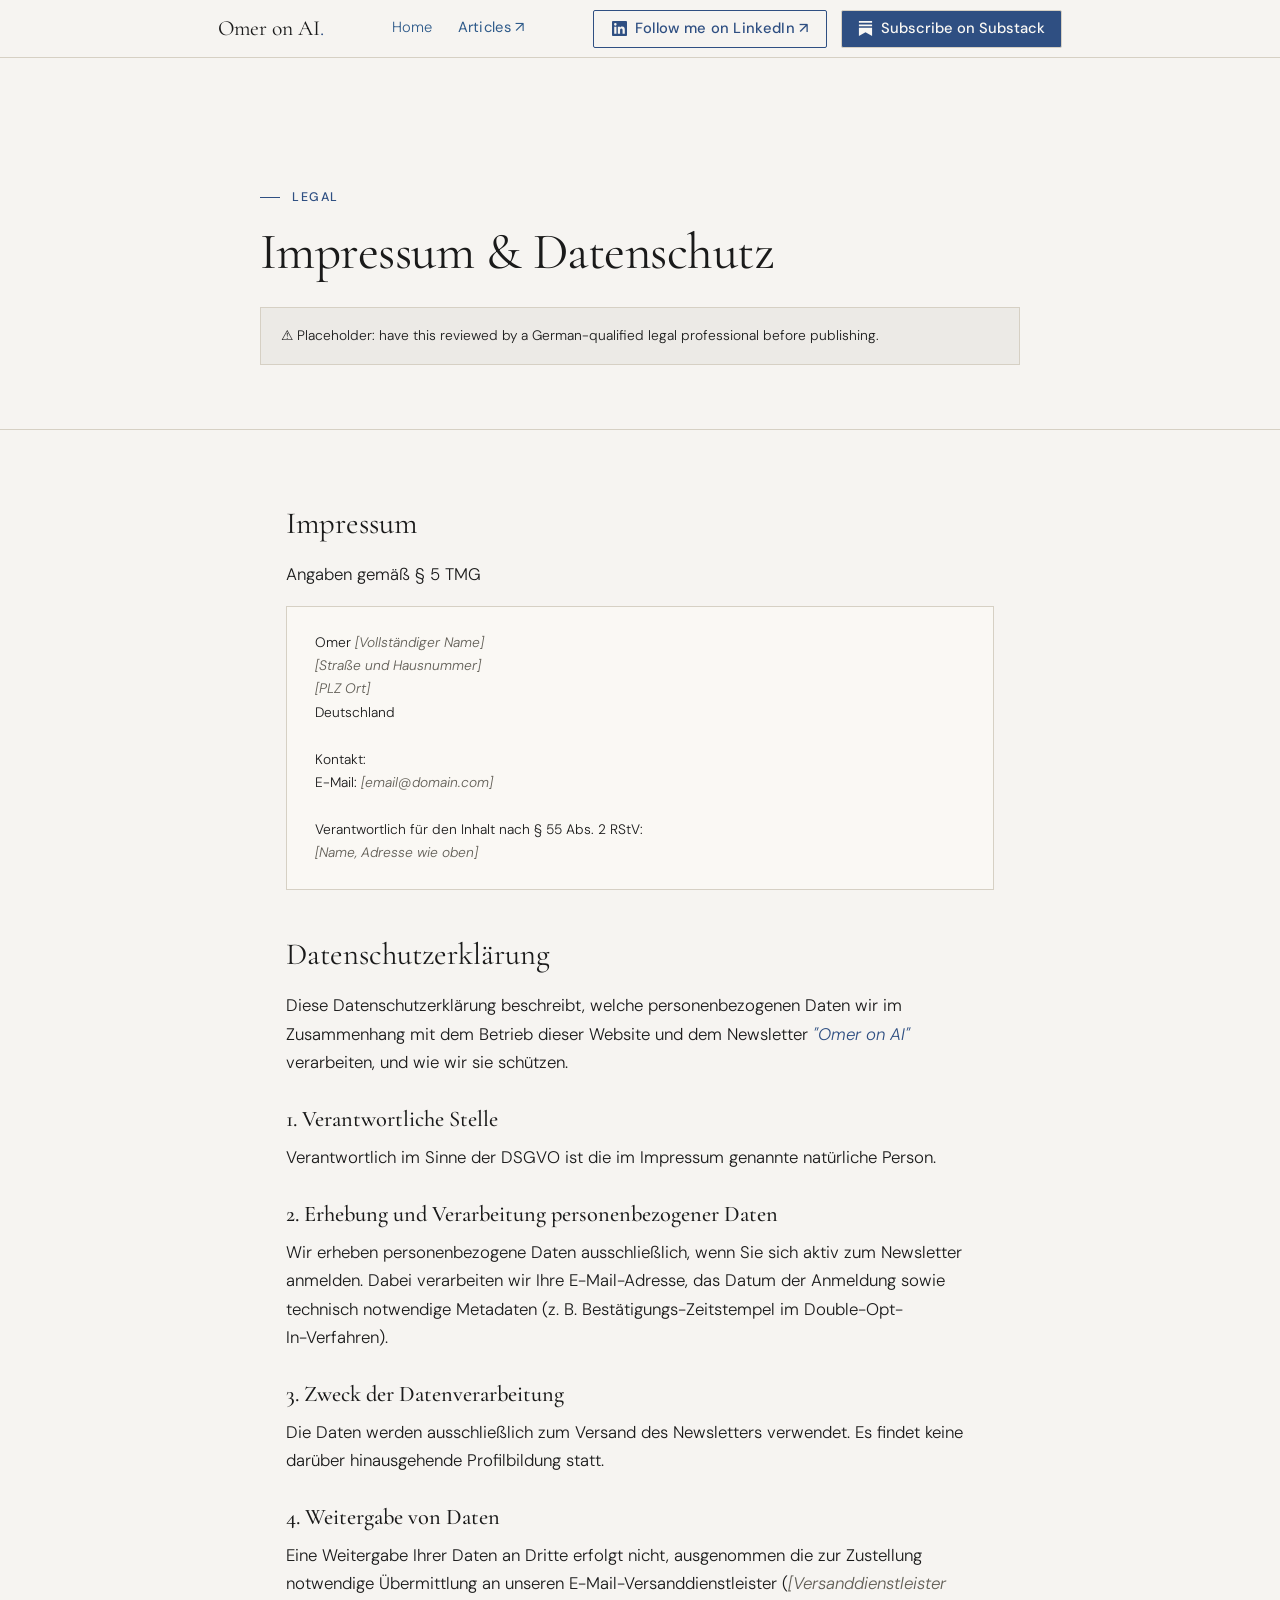
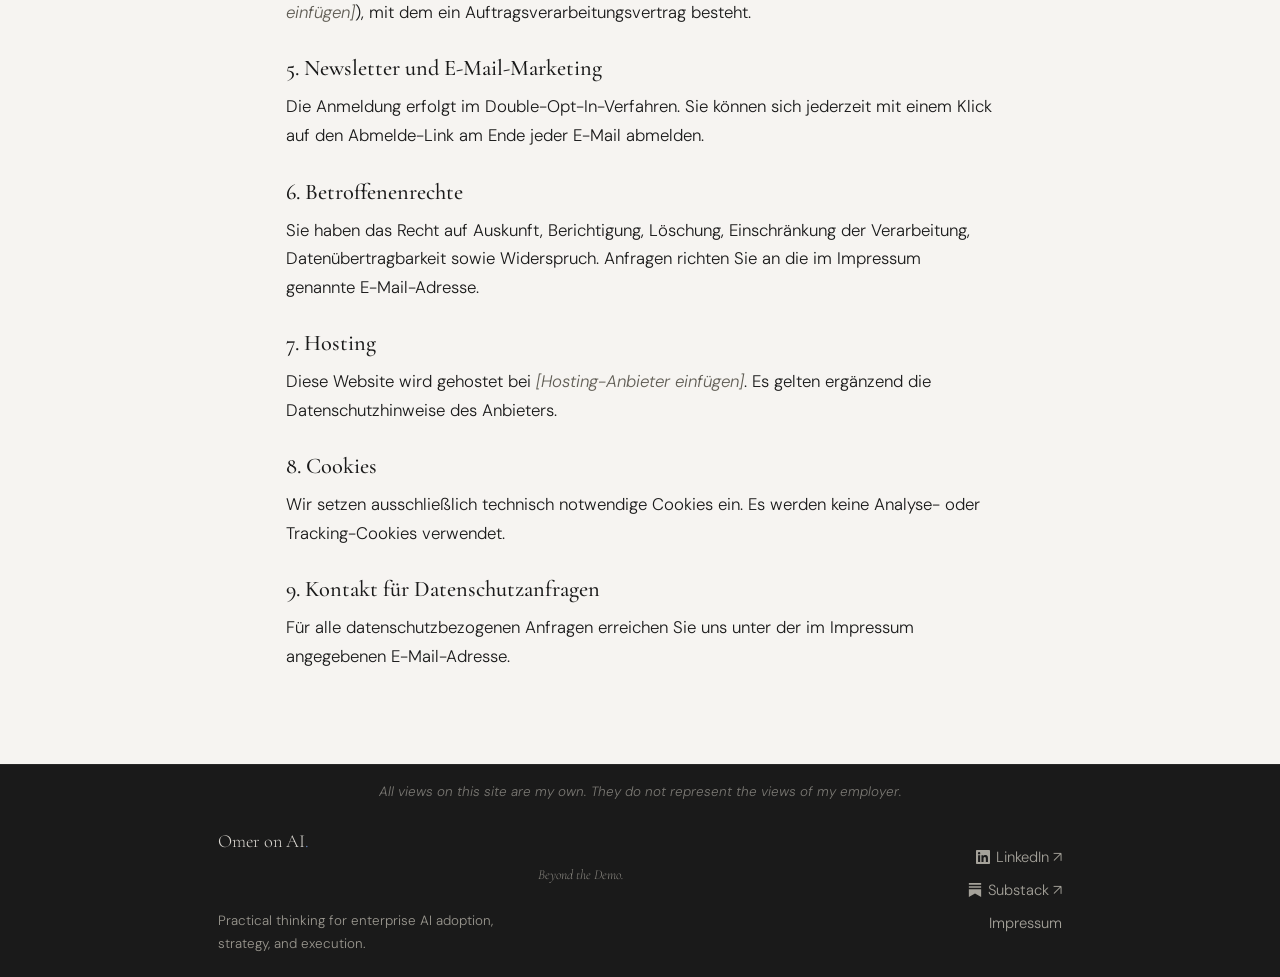
==== commit 1d8caf67: "Nav: Home link + icons in LinkedIn/Subscribe buttons + footer icons across all pages. Hero: equal-he" ====
--- a/impressum.html
+++ b/impressum.html
@@ -13,31 +13,18 @@
 <header class="site-nav">
   <a class="nav-mark" href="index.html">Omer on AI<span class="nav-dot">.</span></a>
   <nav class="nav-links">
+    <a href="index.html">Home</a>
     <a class="nav-ext" href="https://omeronai.substack.com" target="_blank" rel="noopener">Articles ↗</a>
   </nav>
   <div class="nav-right">
-    <a class="btn-outline btn-sm" href="https://www.linkedin.com/in/omkhan/" target="_blank" rel="noopener">Follow me on LinkedIn ↗</a>
-    <a class="btn btn-sm" href="https://omeronai.substack.com" target="_blank" rel="noopener">Subscribe on Substack</a>
-  </div>
-  <button class="nav-burger" id="nav-burger" aria-label="Menu">
-    <svg width="22" height="22" viewBox="0 0 24 24" fill="none" stroke="currentColor" stroke-width="2"><line x1="3" y1="6" x2="21" y2="6"/><line x1="3" y1="12" x2="21" y2="12"/><line x1="3" y1="18" x2="21" y2="18"/></svg>
-  </button>
-</header>
-
-<nav class="mobile-nav" id="mobile-nav">
-  <a href="https://omeronai.substack.com" target="_blank" rel="noopener">Articles ↗</a>
-  <a href="https://www.linkedin.com/in/omkhan/" target="_blank" rel="noopener">Follow me on LinkedIn ↗</a>
-  <a class="btn" href="https://omeronai.substack.com" target="_blank" rel="noopener">Subscribe on Substack</a>
-</nav>
-  <div class="nav-right">
-    <a class="nav-social" href="https://www.linkedin.com/in/omkhan/" target="_blank" rel="noopener" aria-label="LinkedIn">
-      <svg width="16" height="16" viewBox="0 0 24 24" fill="currentColor" aria-hidden="true"><path d="M20.45 20.45h-3.55v-5.57c0-1.33-.02-3.04-1.85-3.04-1.85 0-2.14 1.45-2.14 2.94v5.67H9.36V9h3.41v1.56h.05c.47-.9 1.64-1.85 3.38-1.85 3.61 0 4.27 2.38 4.27 5.47v6.27zM5.34 7.43a2.06 2.06 0 1 1 0-4.13 2.06 2.06 0 0 1 0 4.13zM7.12 20.45H3.56V9h3.56v11.45zM22.22 0H1.77C.79 0 0 .77 0 1.72v20.56C0 23.23.79 24 1.77 24h20.45c.98 0 1.78-.77 1.78-1.72V1.72C24 .77 23.2 0 22.22 0z"/></svg>
-      LinkedIn
+    <a class="btn-outline btn-sm" href="https://www.linkedin.com/in/omkhan/" target="_blank" rel="noopener">
+      <svg width="15" height="15" viewBox="0 0 24 24" fill="currentColor" aria-hidden="true"><path d="M20.45 20.45h-3.55v-5.57c0-1.33-.02-3.04-1.85-3.04-1.85 0-2.14 1.45-2.14 2.94v5.67H9.36V9h3.41v1.56h.05c.47-.9 1.64-1.85 3.38-1.85 3.61 0 4.27 2.38 4.27 5.47v6.27zM5.34 7.43a2.06 2.06 0 1 1 0-4.13 2.06 2.06 0 0 1 0 4.13zM7.12 20.45H3.56V9h3.56v11.45zM22.22 0H1.77C.79 0 0 .77 0 1.72v20.56C0 23.23.79 24 1.77 24h20.45c.98 0 1.78-.77 1.78-1.72V1.72C24 .77 23.2 0 22.22 0z"/></svg>
+      Follow me on LinkedIn ↗
     </a>
-    <a class="nav-social" href="https://omeronai.substack.com" target="_blank" rel="noopener" aria-label="Substack">
-      <svg width="16" height="16" viewBox="0 0 24 24" fill="currentColor" aria-hidden="true"><path d="M22.539 8.242H1.46V5.406h21.08v2.836zM1.46 10.812V24L12 18.11 22.54 24V10.812H1.46zM22.54 0H1.46v2.836h21.08V0z"/></svg>
+    <a class="btn btn-sm" href="https://omeronai.substack.com" target="_blank" rel="noopener">
+      <svg width="15" height="15" viewBox="0 0 24 24" fill="currentColor" aria-hidden="true"><path d="M22.539 8.242H1.46V5.406h21.08v2.836zM1.46 10.812V24L12 18.11 22.54 24V10.812H1.46zM22.54 0H1.46v2.836h21.08V0z"/></svg>
+      Subscribe on Substack
     </a>
-    <a class="btn btn-sm" href="https://omeronai.substack.com" target="_blank" rel="noopener">Subscribe</a>
   </div>
   <button class="nav-burger" id="nav-burger" aria-label="Menu">
     <svg width="22" height="22" viewBox="0 0 24 24" fill="none" stroke="currentColor" stroke-width="2"><line x1="3" y1="6" x2="21" y2="6"/><line x1="3" y1="12" x2="21" y2="12"/><line x1="3" y1="18" x2="21" y2="18"/></svg>
@@ -46,9 +33,9 @@
 
 <nav class="mobile-nav" id="mobile-nav">
   <a href="index.html">Home</a>
-  <a href="perspective.html">Perspective</a>
-  <a href="writing.html">Writings</a>
-  <a class="btn" href="https://omeronai.substack.com" target="_blank" rel="noopener">Subscribe</a>
+  <a href="https://omeronai.substack.com" target="_blank" rel="noopener">Articles ↗</a>
+  <a href="https://www.linkedin.com/in/omkhan/" target="_blank" rel="noopener">Follow me on LinkedIn ↗</a>
+  <a class="btn" href="https://omeronai.substack.com" target="_blank" rel="noopener">Subscribe on Substack</a>
 </nav>
 
 <main>
@@ -132,8 +119,14 @@
     <p class="footer-desc">Practical thinking for enterprise AI adoption, strategy, and execution.</p>
   </div>
   <div class="footer-right">
-    <a href="https://www.linkedin.com/in/omkhan/" target="_blank" rel="noopener" class="footer-ext-link">LinkedIn ↗</a>
-    <a href="https://omeronai.substack.com" target="_blank" rel="noopener" class="footer-ext-link">Substack ↗</a>
+    <a href="https://www.linkedin.com/in/omkhan/" target="_blank" rel="noopener" class="footer-ext-link">
+      <svg width="14" height="14" viewBox="0 0 24 24" fill="currentColor" aria-hidden="true"><path d="M20.45 20.45h-3.55v-5.57c0-1.33-.02-3.04-1.85-3.04-1.85 0-2.14 1.45-2.14 2.94v5.67H9.36V9h3.41v1.56h.05c.47-.9 1.64-1.85 3.38-1.85 3.61 0 4.27 2.38 4.27 5.47v6.27zM5.34 7.43a2.06 2.06 0 1 1 0-4.13 2.06 2.06 0 0 1 0 4.13zM7.12 20.45H3.56V9h3.56v11.45zM22.22 0H1.77C.79 0 0 .77 0 1.72v20.56C0 23.23.79 24 1.77 24h20.45c.98 0 1.78-.77 1.78-1.72V1.72C24 .77 23.2 0 22.22 0z"/></svg>
+      LinkedIn ↗
+    </a>
+    <a href="https://omeronai.substack.com" target="_blank" rel="noopener" class="footer-ext-link">
+      <svg width="14" height="14" viewBox="0 0 24 24" fill="currentColor" aria-hidden="true"><path d="M22.539 8.242H1.46V5.406h21.08v2.836zM1.46 10.812V24L12 18.11 22.54 24V10.812H1.46zM22.54 0H1.46v2.836h21.08V0z"/></svg>
+      Substack ↗
+    </a>
     <a href="impressum.html" class="footer-ext-link">Impressum</a>
   </div>
 </footer>
--- a/style.css
+++ b/style.css
@@ -6,7 +6,7 @@
   --white:    #faf8f4;
   --ink:      #1A1A1A;
   --ink-2:    #2E5A8A;
-  --ink-3:    #828179;
+  --ink-3:    #605d55;
   --blue:     #2f4f82;
   --border:   #d6d0c4;
 
@@ -461,15 +461,16 @@
 .hero-photo {
   position: relative;
   display: flex;
-  align-items: center;
+  align-items: stretch;
   justify-content: center;
   padding: clamp(28px, 4vw, 56px);
   background: var(--cream);
 }
 .hero-photo img {
   width: 100%;
-  max-width: 460px;
-  aspect-ratio: 4 / 5;
+  height: 100%;
+  min-height: 420px;
+  max-height: 680px;
   object-fit: cover;
   object-position: center 12%;
   display: block;
@@ -490,12 +491,12 @@
 }
 .hero-name {
   font-family: var(--font-display);
-  font-size: clamp(2.8rem, 5vw, 4.6rem);
-  line-height: 1.03; letter-spacing: -0.02em;
+  font-size: clamp(2.4rem, 5vw, 4.6rem);
+  line-height: 1.15; letter-spacing: -0.02em;
   font-weight: 400; margin: 16px 0 18px;
 }
 .hero-name .reg { display: block; }
-.hero-name .ital { display: block; font-style: italic; line-height: 1.12; padding-bottom: 6px; }
+.hero-name .ital { display: block; font-style: italic; line-height: 1.18; padding-bottom: 6px; }
 .hero-tagline {
   font-family: var(--font-display);
   font-style: italic; font-weight: 300;
@@ -622,7 +623,7 @@
 }
 @media (max-width: 760px) {
   .hero-split { grid-template-columns: 1fr; }
-  .hero-photo img { max-width: 380px; object-position: center 14%; }
+  .hero-photo img { max-width: 340px; min-height: 0; max-height: 420px; aspect-ratio: 4 / 5; object-position: center 14%; }
   .hero-copy { border-top: none; padding: 24px 20px 40px; }
   .stat-row { flex-wrap: wrap; gap: 22px; }
 }
@@ -760,6 +761,7 @@
 .btn-outline {
   display: inline-flex;
   align-items: center;
+  gap: 8px;
   font-family: var(--font-body);
   font-size: var(--ui-size);
   font-weight: 500;
@@ -980,7 +982,7 @@
 }
 .footer-desc {
   font-size: var(--small-size);
-  color: #6a6660;
+  color: #9a978f;
   line-height: 1.65;
   max-width: 320px;
   margin: 4px 0 0;
@@ -992,12 +994,16 @@
   gap: 8px;
 }
 .footer-ext-link {
+  display: inline-flex;
+  align-items: center;
+  gap: 6px;
   font-size: var(--ui-size);
   color: #a5a29a;
   text-decoration: none;
   transition: color var(--dur) var(--ease);
 }
 .footer-ext-link:hover { color: #b0ada6; }
+.footer-ext-link svg { flex-shrink: 0; }
 
 /* ── Responsive additions ───────────────────────────────────── */
 @media (max-width: 900px) {
@@ -1095,3 +1101,16 @@
       line-height: 1.7; white-space: pre-wrap;
     }
     .placeholder { color: var(--ink-3); font-style: italic; }
+
+/* ── Icon sizing inside buttons ─────────────────────────────── */
+.btn svg, .btn-outline svg { flex-shrink: 0; }
+
+/* ── Hero actions note (replaces redundant LinkedIn link) ────── */
+.hero-actions-note {
+  font-size: var(--meta-size);
+  color: var(--ink-3);
+  margin: 10px 0 0;
+}
+
+/* ── Featured Articles heading fix ──────────────────────────── */
+.articles-heading { margin: 10px 0 6px; }
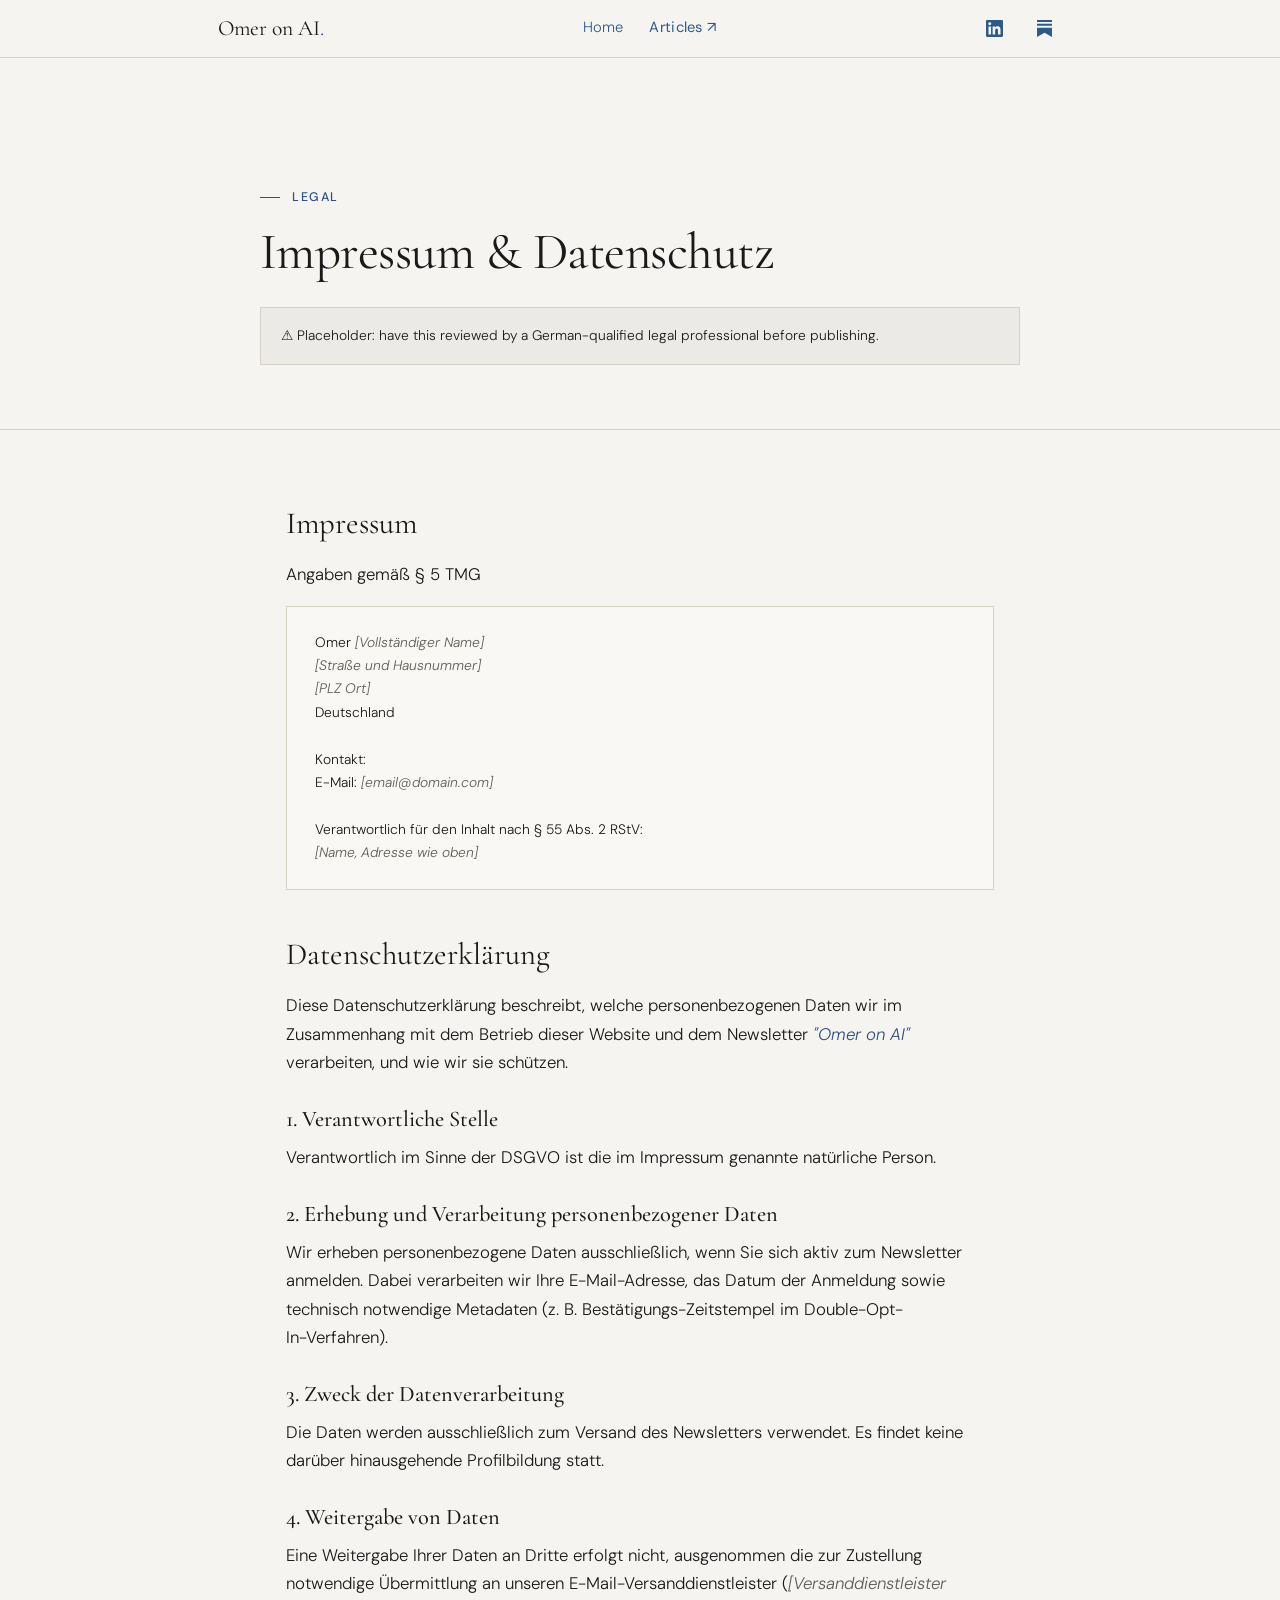
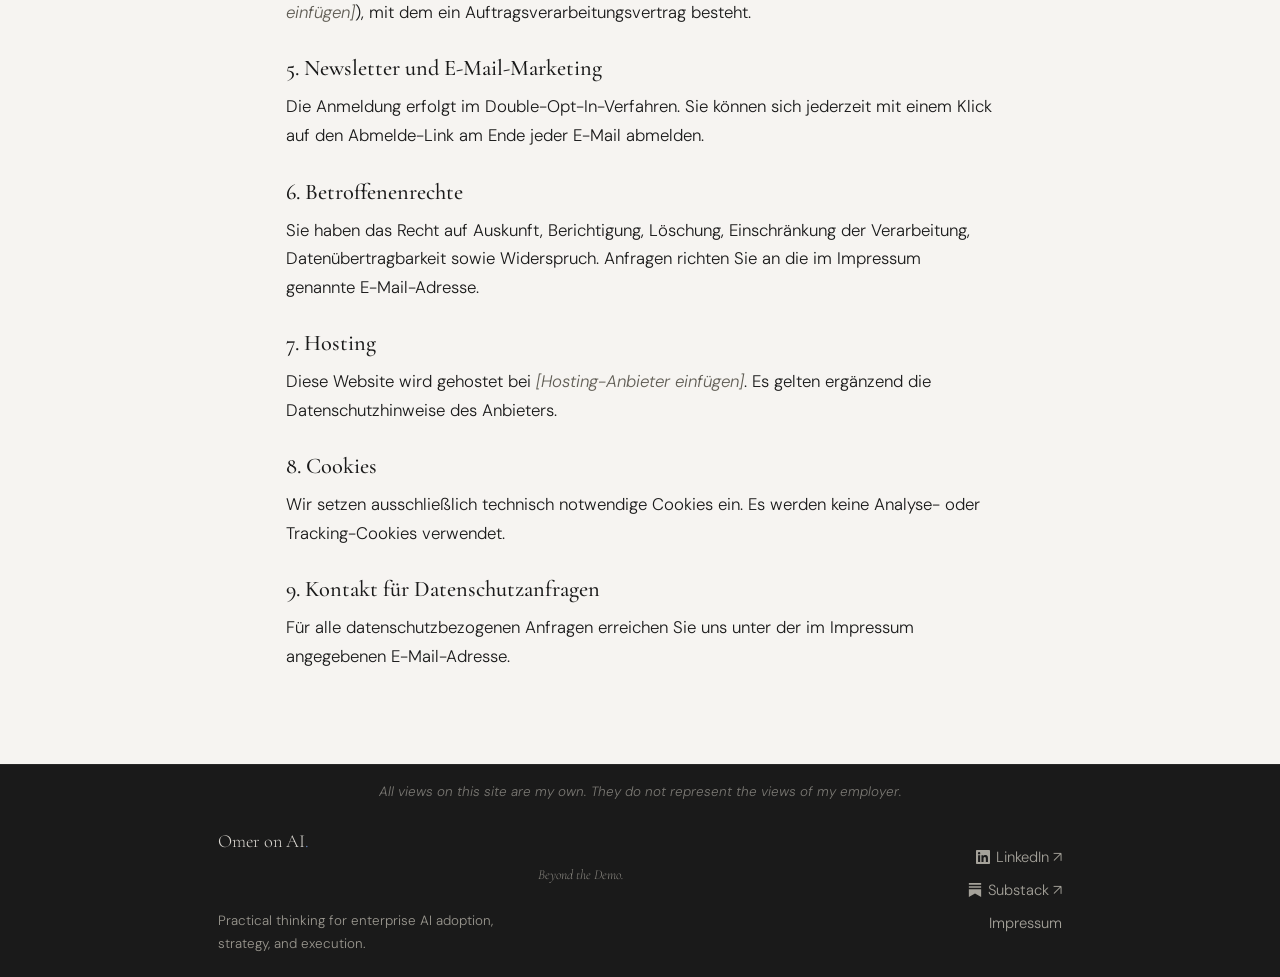
==== commit 65ad9f1a: "Nav: icon-only LinkedIn/Substack links with aria-labels (all 4 pages). Hero: replace Subscribe butto" ====
--- a/impressum.html
+++ b/impressum.html
@@ -17,13 +17,11 @@
     <a class="nav-ext" href="https://omeronai.substack.com" target="_blank" rel="noopener">Articles ↗</a>
   </nav>
   <div class="nav-right">
-    <a class="btn-outline btn-sm" href="https://www.linkedin.com/in/omkhan/" target="_blank" rel="noopener">
-      <svg width="15" height="15" viewBox="0 0 24 24" fill="currentColor" aria-hidden="true"><path d="M20.45 20.45h-3.55v-5.57c0-1.33-.02-3.04-1.85-3.04-1.85 0-2.14 1.45-2.14 2.94v5.67H9.36V9h3.41v1.56h.05c.47-.9 1.64-1.85 3.38-1.85 3.61 0 4.27 2.38 4.27 5.47v6.27zM5.34 7.43a2.06 2.06 0 1 1 0-4.13 2.06 2.06 0 0 1 0 4.13zM7.12 20.45H3.56V9h3.56v11.45zM22.22 0H1.77C.79 0 0 .77 0 1.72v20.56C0 23.23.79 24 1.77 24h20.45c.98 0 1.78-.77 1.78-1.72V1.72C24 .77 23.2 0 22.22 0z"/></svg>
-      Follow me on LinkedIn ↗
+    <a class="nav-icon-link" href="https://www.linkedin.com/in/omkhan/" target="_blank" rel="noopener" aria-label="Follow on LinkedIn">
+      <svg width="17" height="17" viewBox="0 0 24 24" fill="currentColor" aria-hidden="true"><path d="M20.45 20.45h-3.55v-5.57c0-1.33-.02-3.04-1.85-3.04-1.85 0-2.14 1.45-2.14 2.94v5.67H9.36V9h3.41v1.56h.05c.47-.9 1.64-1.85 3.38-1.85 3.61 0 4.27 2.38 4.27 5.47v6.27zM5.34 7.43a2.06 2.06 0 1 1 0-4.13 2.06 2.06 0 0 1 0 4.13zM7.12 20.45H3.56V9h3.56v11.45zM22.22 0H1.77C.79 0 0 .77 0 1.72v20.56C0 23.23.79 24 1.77 24h20.45c.98 0 1.78-.77 1.78-1.72V1.72C24 .77 23.2 0 22.22 0z"/></svg>
     </a>
-    <a class="btn btn-sm" href="https://omeronai.substack.com" target="_blank" rel="noopener">
-      <svg width="15" height="15" viewBox="0 0 24 24" fill="currentColor" aria-hidden="true"><path d="M22.539 8.242H1.46V5.406h21.08v2.836zM1.46 10.812V24L12 18.11 22.54 24V10.812H1.46zM22.54 0H1.46v2.836h21.08V0z"/></svg>
-      Subscribe on Substack
+    <a class="nav-icon-link" href="https://omeronai.substack.com" target="_blank" rel="noopener" aria-label="Subscribe on Substack">
+      <svg width="17" height="17" viewBox="0 0 24 24" fill="currentColor" aria-hidden="true"><path d="M22.539 8.242H1.46V5.406h21.08v2.836zM1.46 10.812V24L12 18.11 22.54 24V10.812H1.46zM22.54 0H1.46v2.836h21.08V0z"/></svg>
     </a>
   </div>
   <button class="nav-burger" id="nav-burger" aria-label="Menu">
--- a/style.css
+++ b/style.css
@@ -790,7 +790,7 @@
 .nav-ext:hover { color: var(--blue); }
 
 /* ── Hero updates ───────────────────────────────────────────── */
-.hero-actions { display: flex; flex-direction: column; gap: 14px; margin-top: 36px; }
+.hero-actions { display: flex; flex-direction: column; align-items: flex-start; gap: 12px; margin-top: 36px; }
 .hero-secondary-link {
   font-size: var(--ui-size);
   color: var(--ink-2);
@@ -1114,3 +1114,61 @@
 
 /* ── Featured Articles heading fix ──────────────────────────── */
 .articles-heading { margin: 10px 0 6px; }
+
+/* =================================================================
+   NAV — icon-only links
+   ================================================================= */
+.nav-icon-link {
+  display: inline-flex;
+  align-items: center;
+  justify-content: center;
+  width: 36px;
+  height: 36px;
+  border-radius: 50%;
+  color: var(--ink-2);
+  transition: background var(--dur) var(--ease), color var(--dur) var(--ease);
+}
+.nav-icon-link:hover { background: var(--cream-2); color: var(--blue); }
+.nav-icon-link svg { flex-shrink: 0; }
+
+/* =================================================================
+   SUBSCRIBE — light, centered section (replaces dark two-column CTA)
+   ================================================================= */
+.subscribe-light {
+  background: var(--cream-2);
+  border-top: var(--border-line);
+}
+.subscribe-center {
+  max-width: 560px;
+  margin: 0 auto;
+  text-align: center;
+}
+.subscribe-light-heading {
+  font-family: var(--font-display);
+  font-size: clamp(1.8rem, 3vw, 2.4rem);
+  font-weight: 400;
+  color: var(--ink);
+  line-height: 1.2;
+  margin: 0 0 16px;
+}
+.subscribe-light-body {
+  font-size: var(--body-size);
+  font-weight: 300;
+  color: var(--ink-3);
+  line-height: 1.7;
+  margin: 0 0 32px;
+}
+.subscribe-embed-wrap-light {
+  border: var(--border-line);
+  border-radius: var(--radius);
+  overflow: hidden;
+  background: var(--white);
+  max-width: 480px;
+  margin: 0 auto;
+}
+.subscribe-embed-wrap-light iframe { display: block; width: 100%; border: none; }
+.subscribe-light-microcopy {
+  font-size: var(--small-size);
+  color: var(--ink-3);
+  margin: 14px 0 0;
+}
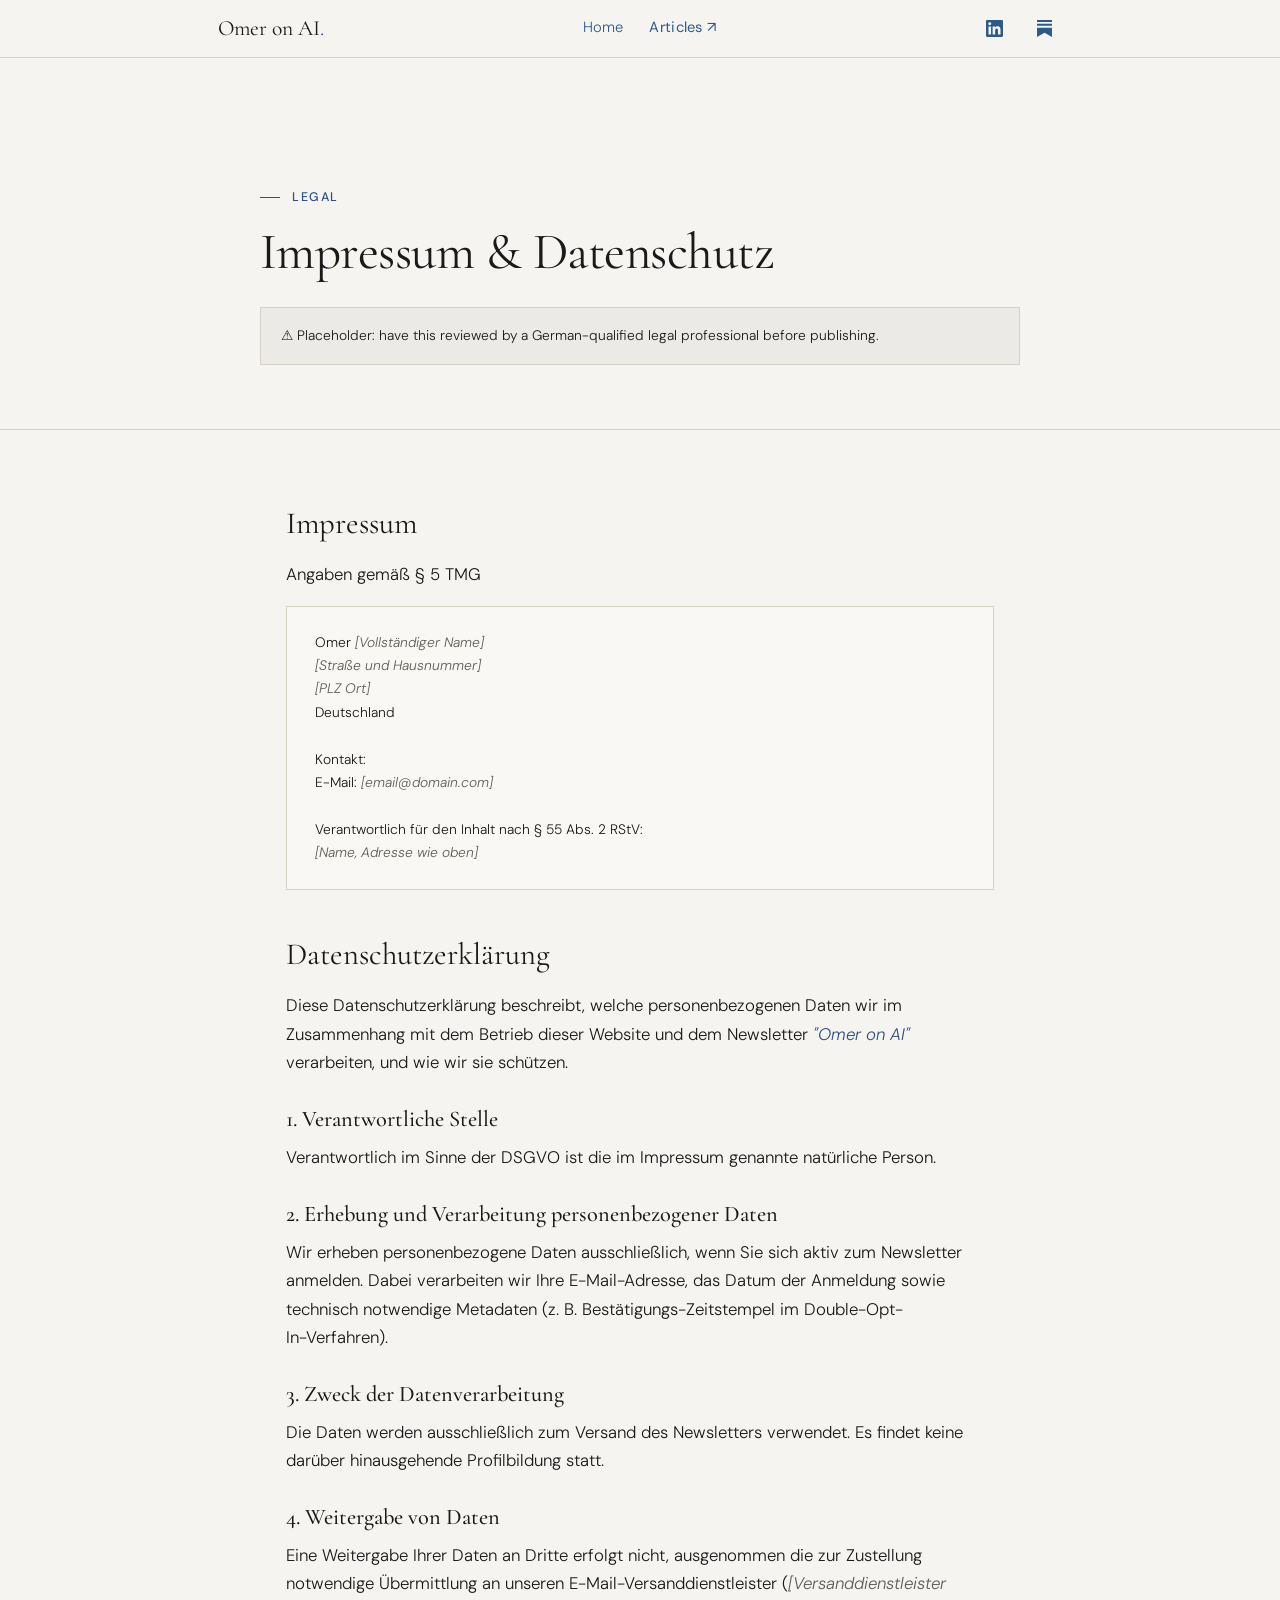
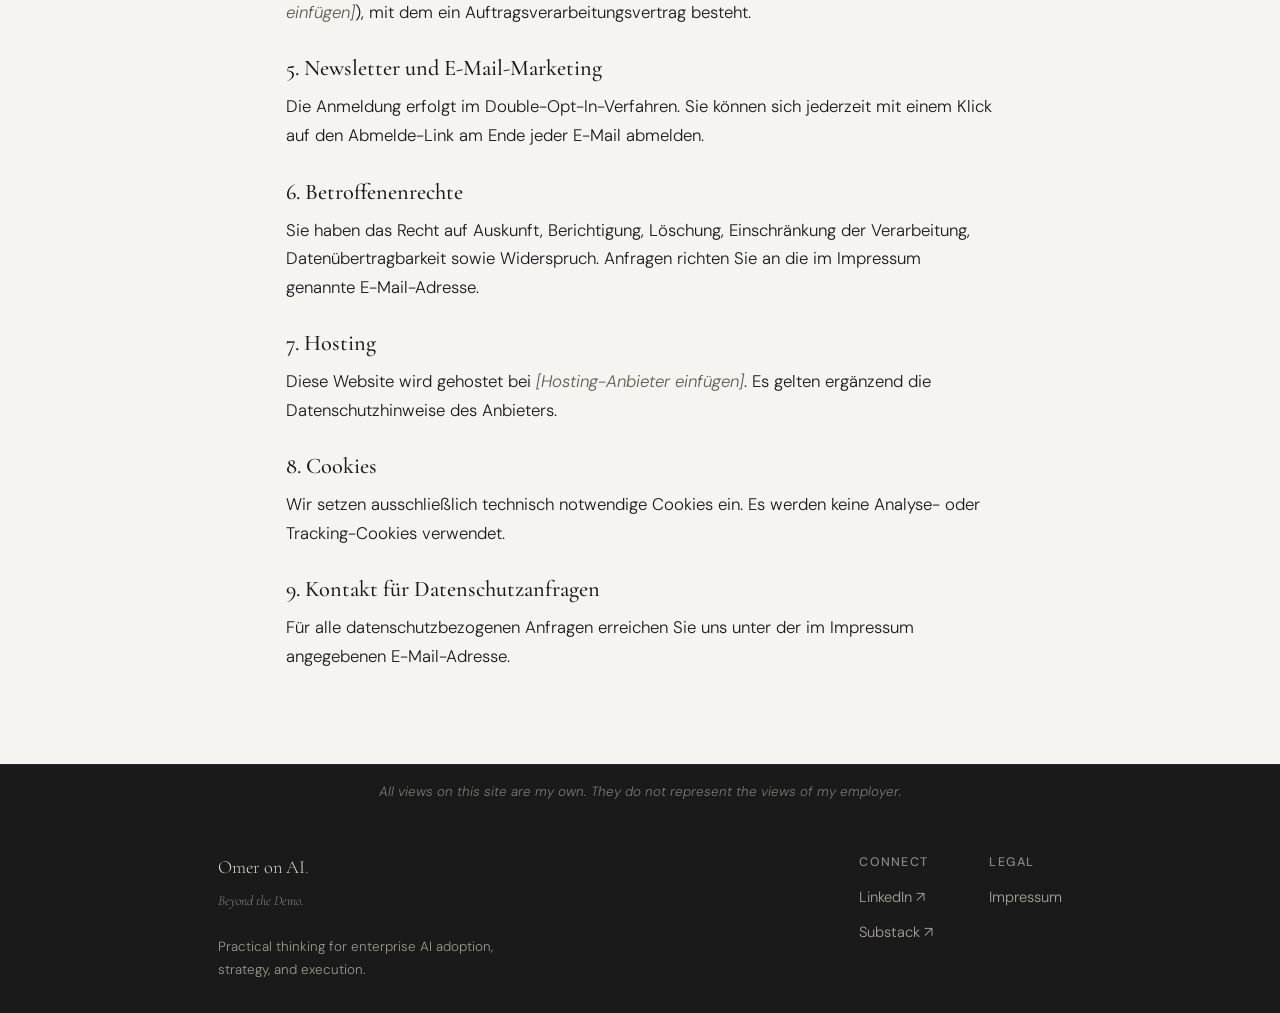
==== commit ac2ac574: "Hero: revert photo to bounded aspect-ratio (was stretched-to-match, causing disconnected proportions" ====
--- a/impressum.html
+++ b/impressum.html
@@ -116,16 +116,16 @@
     <p class="footer-tagline">Beyond the Demo.</p>
     <p class="footer-desc">Practical thinking for enterprise AI adoption, strategy, and execution.</p>
   </div>
-  <div class="footer-right">
-    <a href="https://www.linkedin.com/in/omkhan/" target="_blank" rel="noopener" class="footer-ext-link">
-      <svg width="14" height="14" viewBox="0 0 24 24" fill="currentColor" aria-hidden="true"><path d="M20.45 20.45h-3.55v-5.57c0-1.33-.02-3.04-1.85-3.04-1.85 0-2.14 1.45-2.14 2.94v5.67H9.36V9h3.41v1.56h.05c.47-.9 1.64-1.85 3.38-1.85 3.61 0 4.27 2.38 4.27 5.47v6.27zM5.34 7.43a2.06 2.06 0 1 1 0-4.13 2.06 2.06 0 0 1 0 4.13zM7.12 20.45H3.56V9h3.56v11.45zM22.22 0H1.77C.79 0 0 .77 0 1.72v20.56C0 23.23.79 24 1.77 24h20.45c.98 0 1.78-.77 1.78-1.72V1.72C24 .77 23.2 0 22.22 0z"/></svg>
-      LinkedIn ↗
-    </a>
-    <a href="https://omeronai.substack.com" target="_blank" rel="noopener" class="footer-ext-link">
-      <svg width="14" height="14" viewBox="0 0 24 24" fill="currentColor" aria-hidden="true"><path d="M22.539 8.242H1.46V5.406h21.08v2.836zM1.46 10.812V24L12 18.11 22.54 24V10.812H1.46zM22.54 0H1.46v2.836h21.08V0z"/></svg>
-      Substack ↗
-    </a>
-    <a href="impressum.html" class="footer-ext-link">Impressum</a>
+  <div class="footer-cols">
+    <div class="footer-col">
+      <p class="footer-col-h">Connect</p>
+      <a href="https://www.linkedin.com/in/omkhan/" target="_blank" rel="noopener" class="footer-ext-link">LinkedIn ↗</a>
+      <a href="https://omeronai.substack.com" target="_blank" rel="noopener" class="footer-ext-link">Substack ↗</a>
+    </div>
+    <div class="footer-col">
+      <p class="footer-col-h">Legal</p>
+      <a href="impressum.html" class="footer-ext-link">Impressum</a>
+    </div>
   </div>
 </footer>
 </div>
--- a/style.css
+++ b/style.css
@@ -336,10 +336,11 @@
 .site-footer {
   background: var(--ink);
   color: #b8b6b1;
-  padding: 22px max(20px, calc((100% - var(--site-width)) / 2 + var(--gutter)));
+  padding: 48px max(20px, calc((100% - var(--site-width)) / 2 + var(--gutter))) 32px;
   display: flex;
-  align-items: center;
-  gap: 24px;
+  align-items: flex-start;
+  justify-content: space-between;
+  gap: 48px;
   font-family: var(--font-body);
   font-size: 0.78rem;
   flex-wrap: wrap;
@@ -353,16 +354,6 @@
 }
 .footer-mark:hover { color: #d9d6d0; text-decoration: none; }
 .footer-dot { color: #6e8fc4; }
-.footer-tagline {
-  flex: 1;
-  text-align: center;
-  font-family: var(--font-display);
-  font-style: italic;
-  color: #d9d6d0;
-  font-size: 1.05rem;
-  min-width: 200px;
-}
-.footer-links { display: flex; gap: 14px; align-items: center; }
 .footer-links a { color: #b8b6b1; text-decoration: none; }
 .footer-links a:hover { color: #d9d6d0; text-decoration: none; }
 .footer-sep { color: #5a5853; }
@@ -461,16 +452,15 @@
 .hero-photo {
   position: relative;
   display: flex;
-  align-items: stretch;
+  align-items: flex-start;
   justify-content: center;
   padding: clamp(28px, 4vw, 56px);
   background: var(--cream);
 }
 .hero-photo img {
   width: 100%;
-  height: 100%;
-  min-height: 420px;
-  max-height: 680px;
+  max-width: 460px;
+  aspect-ratio: 3 / 4;
   object-fit: cover;
   object-position: center 12%;
   display: block;
@@ -623,7 +613,7 @@
 }
 @media (max-width: 760px) {
   .hero-split { grid-template-columns: 1fr; }
-  .hero-photo img { max-width: 340px; min-height: 0; max-height: 420px; aspect-ratio: 4 / 5; object-position: center 14%; }
+  .hero-photo img { max-width: 340px; aspect-ratio: 3 / 4; object-position: center 14%; }
   .hero-copy { border-top: none; padding: 24px 20px 40px; }
   .stat-row { flex-wrap: wrap; gap: 22px; }
 }
@@ -822,10 +812,18 @@
   gap: 14px;
 }
 .layer-card {
+  position: relative;
   background: var(--white);
   border: var(--border-line);
   border-radius: var(--radius);
   padding: 26px 22px;
+}
+.layer-card-icon {
+  position: absolute;
+  top: 24px;
+  right: 22px;
+  color: var(--blue);
+  opacity: 0.7;
 }
 .layer-card-num {
   display: block;
@@ -878,7 +876,7 @@
 }
 .card-read-link {
   display: inline-block;
-  font-size: 0.75rem;
+  font-size: var(--small-size);
   font-weight: 500;
   color: var(--blue);
   letter-spacing: 0.04em;
@@ -973,7 +971,7 @@
 }
 
 /* ── Footer redesign ────────────────────────────────────────── */
-.footer-left { display: flex; flex-direction: column; gap: 6px; flex: 1; }
+.footer-left { display: flex; flex-direction: column; gap: 6px; flex: 1; min-width: 220px; }
 .footer-tagline {
   font-family: var(--font-display);
   font-style: italic;
@@ -987,11 +985,22 @@
   max-width: 320px;
   margin: 4px 0 0;
 }
-.footer-right {
+.footer-cols {
+  display: flex;
+  gap: 56px;
+}
+.footer-col {
   display: flex;
   flex-direction: column;
-  align-items: flex-end;
-  gap: 8px;
+  gap: 10px;
+}
+.footer-col-h {
+  font-size: var(--eyebrow-size);
+  font-weight: 500;
+  letter-spacing: 0.1em;
+  text-transform: uppercase;
+  color: #8a8780;
+  margin: 0 0 2px;
 }
 .footer-ext-link {
   display: inline-flex;
@@ -1015,7 +1024,7 @@
 }
 @media (max-width: 640px) {
   .layers-cards-grid { grid-template-columns: 1fr; }
-  .footer-right { align-items: flex-start; flex-direction: row; flex-wrap: wrap; gap: 16px; }
+  .footer-cols { gap: 32px; }
 }
 
 /* =================================================================
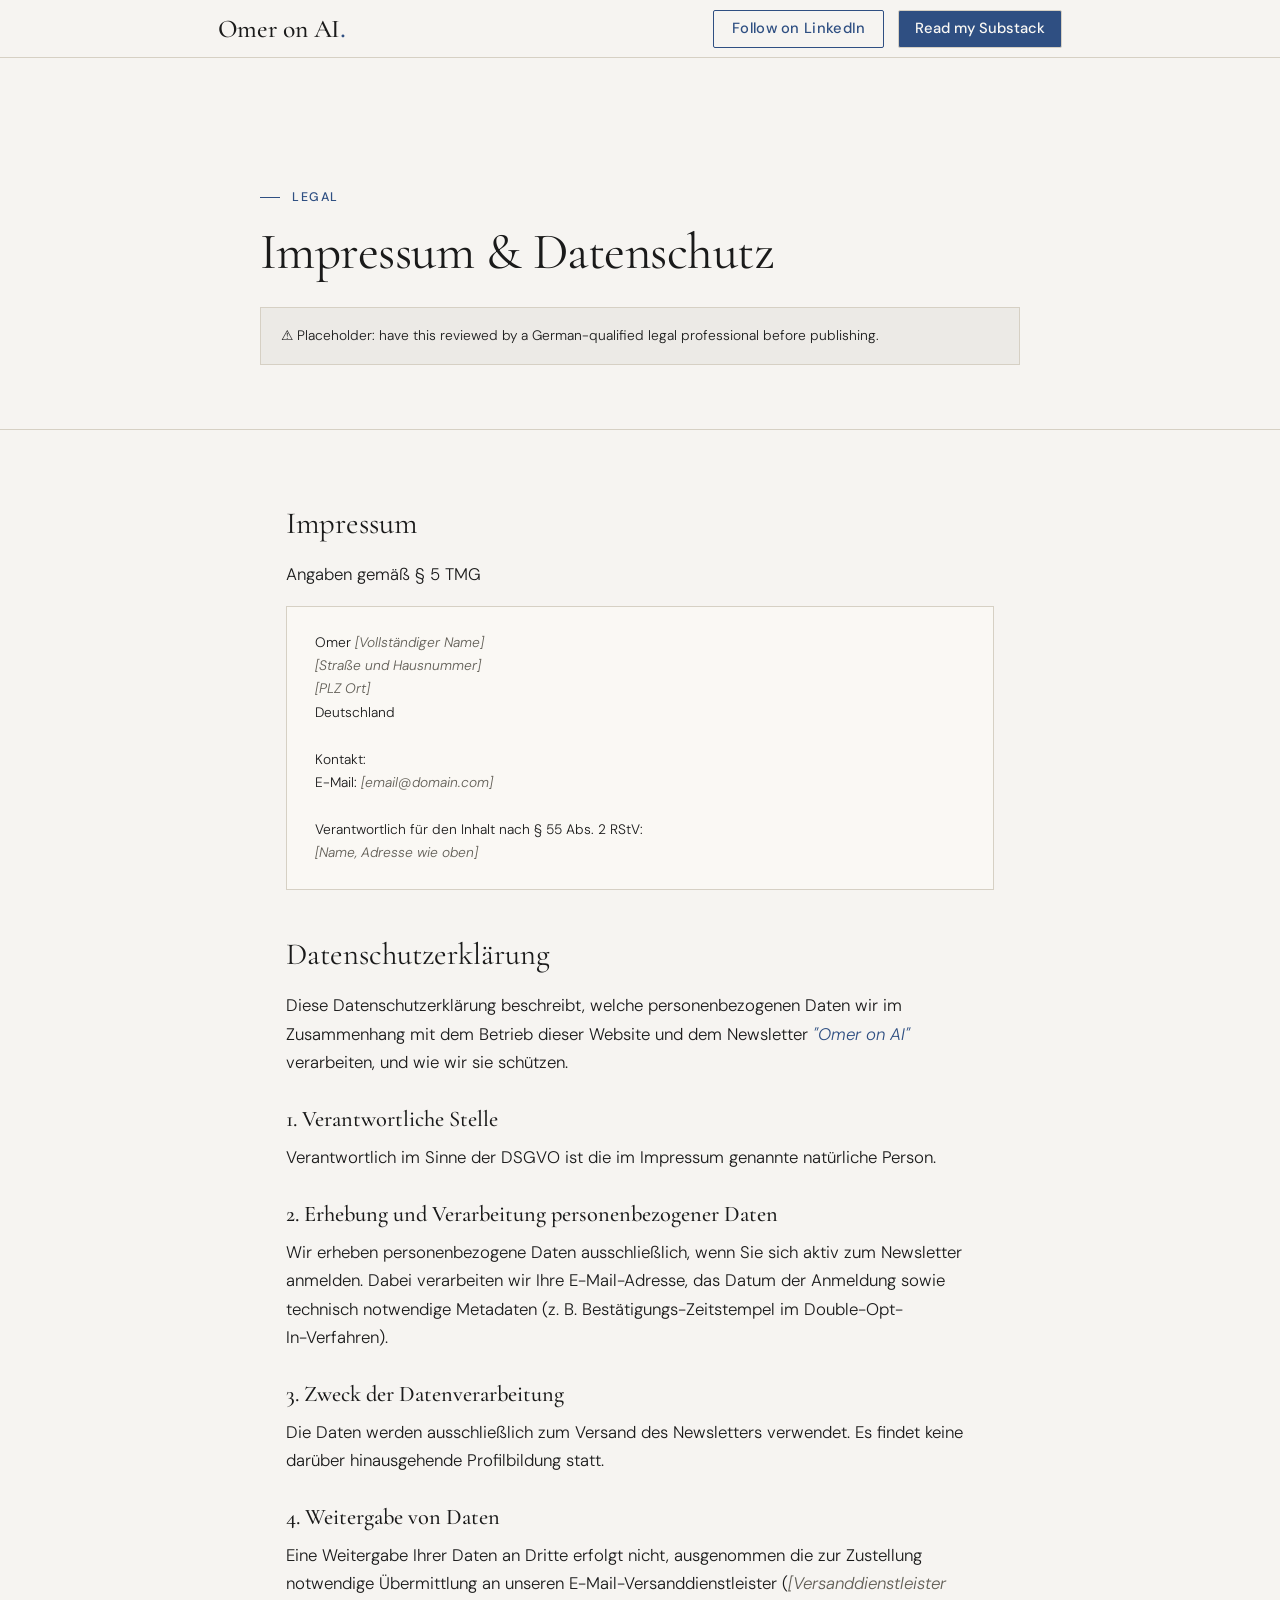
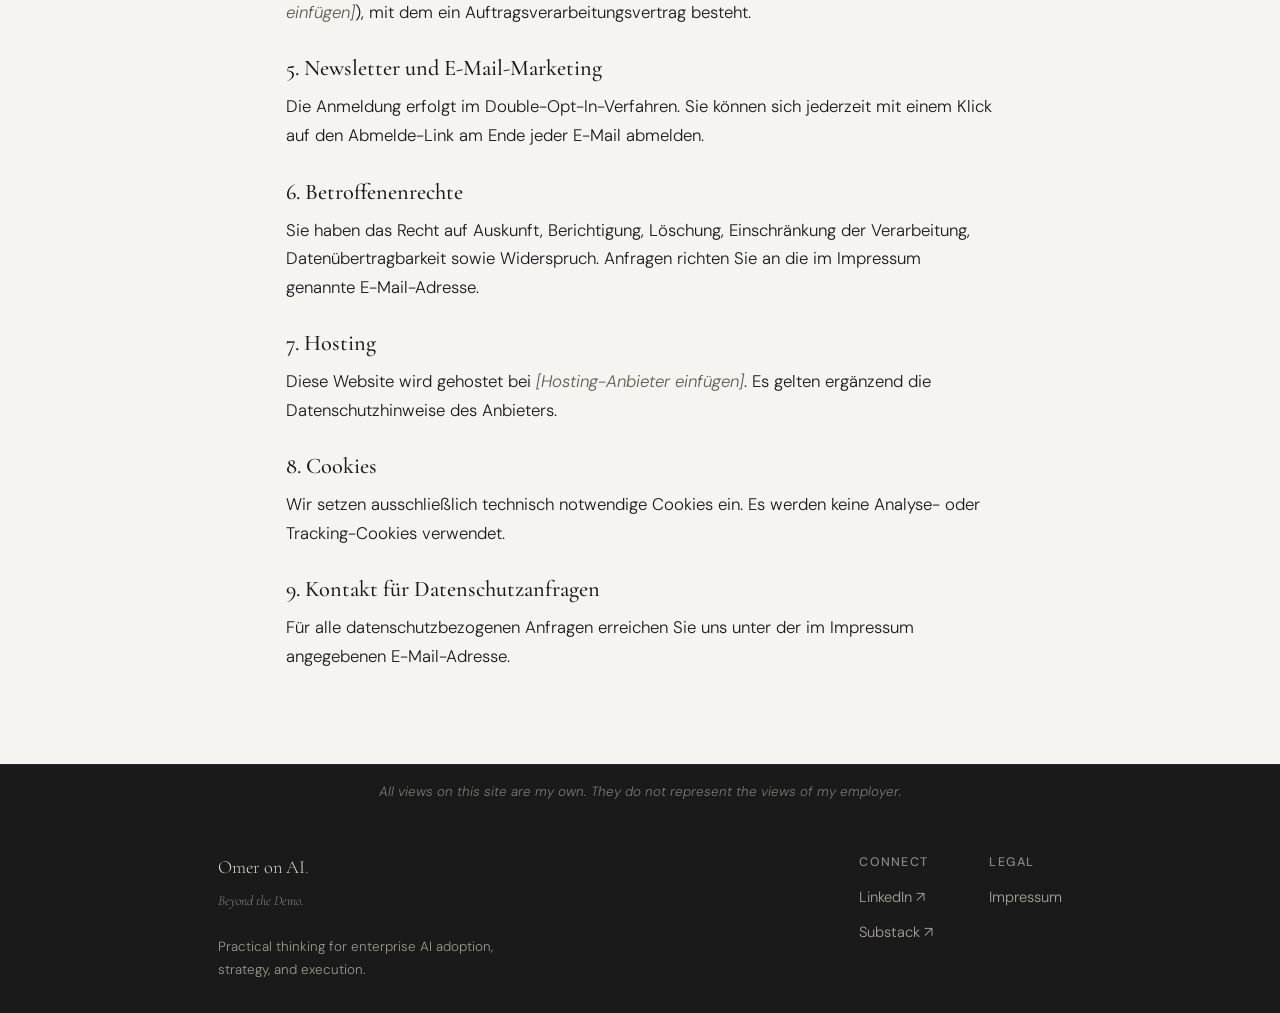
==== commit 638be3db: "Nav: simplify to wordmark + two action buttons (Follow on LinkedIn, Read my Substack), remove Home/A" ====
--- a/impressum.html
+++ b/impressum.html
@@ -12,17 +12,9 @@
 <!-- NAV -->
 <header class="site-nav">
   <a class="nav-mark" href="index.html">Omer on AI<span class="nav-dot">.</span></a>
-  <nav class="nav-links">
-    <a href="index.html">Home</a>
-    <a class="nav-ext" href="https://omeronai.substack.com" target="_blank" rel="noopener">Articles ↗</a>
-  </nav>
   <div class="nav-right">
-    <a class="nav-icon-link" href="https://www.linkedin.com/in/omkhan/" target="_blank" rel="noopener" aria-label="Follow on LinkedIn">
-      <svg width="17" height="17" viewBox="0 0 24 24" fill="currentColor" aria-hidden="true"><path d="M20.45 20.45h-3.55v-5.57c0-1.33-.02-3.04-1.85-3.04-1.85 0-2.14 1.45-2.14 2.94v5.67H9.36V9h3.41v1.56h.05c.47-.9 1.64-1.85 3.38-1.85 3.61 0 4.27 2.38 4.27 5.47v6.27zM5.34 7.43a2.06 2.06 0 1 1 0-4.13 2.06 2.06 0 0 1 0 4.13zM7.12 20.45H3.56V9h3.56v11.45zM22.22 0H1.77C.79 0 0 .77 0 1.72v20.56C0 23.23.79 24 1.77 24h20.45c.98 0 1.78-.77 1.78-1.72V1.72C24 .77 23.2 0 22.22 0z"/></svg>
-    </a>
-    <a class="nav-icon-link" href="https://omeronai.substack.com" target="_blank" rel="noopener" aria-label="Subscribe on Substack">
-      <svg width="17" height="17" viewBox="0 0 24 24" fill="currentColor" aria-hidden="true"><path d="M22.539 8.242H1.46V5.406h21.08v2.836zM1.46 10.812V24L12 18.11 22.54 24V10.812H1.46zM22.54 0H1.46v2.836h21.08V0z"/></svg>
-    </a>
+    <a class="btn-outline btn-sm" href="https://www.linkedin.com/in/omkhan/" target="_blank" rel="noopener">Follow on LinkedIn</a>
+    <a class="btn btn-sm" href="https://omeronai.substack.com" target="_blank" rel="noopener">Read my Substack</a>
   </div>
   <button class="nav-burger" id="nav-burger" aria-label="Menu">
     <svg width="22" height="22" viewBox="0 0 24 24" fill="none" stroke="currentColor" stroke-width="2"><line x1="3" y1="6" x2="21" y2="6"/><line x1="3" y1="12" x2="21" y2="12"/><line x1="3" y1="18" x2="21" y2="18"/></svg>
@@ -30,10 +22,8 @@
 </header>
 
 <nav class="mobile-nav" id="mobile-nav">
-  <a href="index.html">Home</a>
-  <a href="https://omeronai.substack.com" target="_blank" rel="noopener">Articles ↗</a>
-  <a href="https://www.linkedin.com/in/omkhan/" target="_blank" rel="noopener">Follow me on LinkedIn ↗</a>
-  <a class="btn" href="https://omeronai.substack.com" target="_blank" rel="noopener">Subscribe on Substack</a>
+  <a href="https://www.linkedin.com/in/omkhan/" target="_blank" rel="noopener">Follow on LinkedIn</a>
+  <a class="btn" href="https://omeronai.substack.com" target="_blank" rel="noopener">Read my Substack</a>
 </nav>
 
 <main>
--- a/style.css
+++ b/style.css
@@ -160,8 +160,6 @@
 }
 .btn:hover { background: #243d63; text-decoration: none; }
 .btn:active { transform: translateY(1px); }
-.btn-ghost { background: transparent; color: var(--ink); border-color: var(--border); }
-.btn-ghost:hover { background: var(--cream-2); }
 .btn-sm { height: 38px; padding: 0 16px; font-size: var(--ui-size); }
 
 /* Input */
@@ -175,12 +173,9 @@
   font-size: var(--ui-size);
   color: var(--ink);
 }
-.input::placeholder { color: var(--ink-3); }
-.input:focus { outline: 2px solid var(--blue); outline-offset: -1px; }
 
 /* Email form row */
 .email-row { display: flex; gap: 8px; }
-.email-row .input { flex: 1; min-width: 0; }
 .legal-line { font-size: var(--small-size); color: var(--ink-3); margin: 12px 0 0; line-height: 1.55; }
 .legal-line a { color: var(--ink-2); text-decoration: underline; text-underline-offset: 3px; }
 
@@ -190,7 +185,6 @@
   border-color: rgba(255,255,255,.18);
   color: var(--cream);
 }
-.dark-form .input::placeholder { color: rgba(246,244,241,.5); }
 .dark-form .legal-line { color: rgba(246,244,241,.55); }
 .dark-form .legal-line a { color: rgba(246,244,241,.85); }
 
@@ -207,10 +201,6 @@
   letter-spacing: 0.04em;
   white-space: nowrap;
 }
-.pill--red     { background: var(--pill-red-bg);   color: var(--pill-red-fg); }
-.pill--blue    { background: var(--pill-blue-bg);  color: var(--pill-blue-fg); }
-.pill--green   { background: var(--pill-green-bg); color: var(--pill-green-fg); }
-.pill--neutral { background: transparent; color: var(--pill-neutral-fg); border: var(--border-line); }
 
 /* Arrow link */
 .arrow-link {
@@ -223,9 +213,6 @@
   color: var(--blue);
   text-decoration: none;
 }
-.arrow-link .arrow { display: inline-block; transition: transform .25s var(--ease); }
-.arrow-link:hover { text-decoration: none; }
-.arrow-link:hover .arrow { transform: translateX(4px); }
 
 /* Divider */
 .divider { height: 1px; background: var(--border); border: 0; margin: 0; }
@@ -273,8 +260,8 @@
 }
 .nav-mark {
   font-family: var(--font-display);
-  font-weight: 400;
-  font-size: 1.35rem;
+  font-weight: 500;
+  font-size: 1.6rem;
   color: var(--ink);
   text-decoration: none;
   letter-spacing: -0.005em;
@@ -282,39 +269,13 @@
   flex-shrink: 0;
 }
 .nav-mark:hover { text-decoration: none; color: var(--ink); }
-.nav-dot { color: var(--blue); }
-.nav-links {
-  display: flex;
-  gap: 26px;
-  flex: 1;
-  justify-content: center;
-}
-.nav-links a {
-  font-family: var(--font-body);
-  font-size: var(--ui-size);
-  color: var(--ink-2);
-  text-decoration: none;
-  padding: 6px 0;
-  border-bottom: 1px solid transparent;
-  transition: color .25s var(--ease);
-}
-.nav-links a:hover { color: var(--blue); text-decoration: none; }
-.nav-links a.active { color: var(--blue); border-bottom-color: var(--blue); }
+.nav-dot { color: var(--blue); font-size: 1.15em; }
 .nav-right {
   display: flex;
   align-items: center;
   gap: 14px;
   color: var(--ink-3);
 }
-.nav-social {
-  color: var(--ink-3);
-  display: inline-flex;
-  align-items: center;
-  gap: 6px;
-  font-size: var(--ui-size);
-  text-decoration: none;
-}
-.nav-social:hover { color: var(--ink); text-decoration: none; }
 .nav-burger { display: none; background: none; border: none; cursor: pointer; padding: 4px; color: var(--ink); }
 
 /* =========================================
@@ -354,10 +315,6 @@
 }
 .footer-mark:hover { color: #d9d6d0; text-decoration: none; }
 .footer-dot { color: #6e8fc4; }
-.footer-links a { color: #b8b6b1; text-decoration: none; }
-.footer-links a:hover { color: #d9d6d0; text-decoration: none; }
-.footer-sep { color: #5a5853; }
-.footer-copy { color: #8a8983; }
 
 /* =========================================
    PAGE + MAIN
@@ -405,11 +362,6 @@
     border-top: var(--border-line) !important;
   }
   .h-hero { font-size: clamp(2rem, 8vw, 2.8rem) !important; }
-  .byline-row {
-    grid-template-columns: 1fr !important;
-    gap: 16px !important;
-  }
-  .byline-portrait { width: 72px !important; height: 72px !important; }
   .nav-links, .nav-right { display: none !important; }
   .nav-burger { display: flex !important; margin-left: auto; }
 }
@@ -469,15 +421,9 @@
   transition: transform 1.2s var(--ease), filter .6s var(--ease);
 }
 .hero-photo:hover img { transform: scale(1.02); filter: grayscale(100%) contrast(1.08); }
-.hero-photo-cap {
-  position: absolute; bottom: 22px; left: 24px;
-  font-size: 0.64rem; font-weight: 500;
-  letter-spacing: 0.13em; text-transform: uppercase;
-  color: rgba(255,255,255,0.42);
-}
 .hero-copy {
-  display: flex; flex-direction: column; justify-content: center;
-  padding: clamp(28px, 3vw, 48px) clamp(28px, 5vw, 72px);
+  display: flex; flex-direction: column; justify-content: flex-start;
+  padding: clamp(40px, 5vw, 64px) clamp(28px, 5vw, 72px);
 }
 .hero-name {
   font-family: var(--font-display);
@@ -497,66 +443,17 @@
   font-size: var(--body-size); font-weight: 300; color: var(--ink-3);
   line-height: 1.75; max-width: 440px; margin: 0 0 34px;
 }
-.hero-cta-label { font-size: 0.82rem; color: var(--ink-2); margin: 0 0 12px; }
-.hero-form { display: flex; flex-direction: column; gap: 10px; max-width: 420px; }
-.hero-input {
-  border: var(--border-line); border-radius: var(--radius);
-  background: var(--white); padding: 13px 18px;
-  font-family: var(--font-body); font-size: 0.88rem; font-weight: 300;
-  color: var(--ink); outline: none; width: 100%;
-  transition: border-color var(--dur) var(--ease);
-}
-.hero-input::placeholder { color: var(--ink-3); }
-.hero-input:focus { border-color: var(--blue); }
 .hero-form .btn { width: 100%; height: 48px; }
-.hero-legal { font-size: 0.68rem; color: var(--ink-3); line-height: 1.5; max-width: 420px; margin: 2px 0 0; }
-.hero-follow {
-  margin-top: 30px; padding-top: 26px;
-  border-top: var(--border-line);
-}
-.hero-follow-label { font-size: 0.72rem; color: var(--ink-3); margin: 0 0 12px; }
-.hero-follow-links { display: flex; gap: 22px; }
-.hero-follow-links a {
-  display: inline-flex; align-items: center; gap: 7px;
-  font-size: 0.8rem; color: var(--ink-2); text-decoration: none;
-  transition: color var(--dur) var(--ease);
-}
-.hero-follow-links a:hover { color: var(--blue); text-decoration: none; }
 
 /* INDEX — FRAMEWORK */
 .framework { background: var(--cream-2); border-top: var(--border-line); }
-.framework-grid { display: grid; grid-template-columns: 1fr 1.6fr; gap: clamp(32px, 5vw, 72px); align-items: start; }
-.layers { display: flex; flex-direction: column; }
-.layer { display: grid; grid-template-columns: 28px 1fr auto; gap: 14px; align-items: start; padding: 18px 0; border-top: var(--border-line); }
-.layer:last-child { border-bottom: var(--border-line); }
-.layer-n { font-family: var(--font-display); font-size: 0.74rem; color: var(--ink-3); padding-top: 2px; }
-.layer-name { font-size: 0.9rem; font-weight: 500; color: var(--ink); margin: 0 0 3px; }
-.layer-desc { font-size: 0.78rem; font-weight: 300; color: var(--ink-3); line-height: 1.5; margin: 0; }
-.pill { font-size: 0.62rem; font-weight: 500; letter-spacing: 0.04em; padding: 3px 10px; border-radius: 20px; white-space: nowrap; margin-top: 2px; }
-.pill-red { background: var(--pill-red-bg); color: var(--pill-red-fg); }
-.pill-blue { background: var(--pill-blue-bg); color: var(--pill-blue-fg); }
-.pill-green { background: var(--pill-green-bg); color: var(--pill-green-fg); }
-.pill-neutral { background: var(--cream); color: var(--pill-neutral-fg); border: var(--border-line); }
-.stat-row { display: flex; gap: 30px; margin-top: 26px; }
-.stat-n { font-family: var(--font-display); font-size: 1.9rem; font-weight: 400; line-height: 1; margin: 0 0 4px; }
-.stat-n sub { font-size: 0.88rem; color: var(--ink-3); }
-.stat-l { font-size: 0.68rem; color: var(--ink-3); line-height: 1.4; max-width: 100px; margin: 0; }
 
 /* INDEX — generic section spacing */
 .sec { padding: var(--section-py) 0; }
-.sec-head { margin-bottom: 44px; }
 .sec-head .h-section { margin-top: 14px; }
 
 /* INDEX — proof */
 .proof-nums { display: grid; grid-template-columns: repeat(3, 1fr); border: var(--border-line); border-radius: var(--radius); overflow: hidden; margin-bottom: 36px; }
-.proof-cell { padding: 30px 28px; border-right: var(--border-line); }
-.proof-cell:last-child { border-right: none; }
-.proof-num { font-family: var(--font-display); font-size: 2rem; font-weight: 400; color: var(--ink); line-height: 1; margin: 0 0 6px; }
-.proof-lbl { font-size: 0.74rem; color: var(--ink-3); line-height: 1.4; margin: 0; }
-.proof-quotes { display: grid; grid-template-columns: 1fr 1fr; gap: 36px; }
-.pq { padding-left: 18px; border-left: 2px solid var(--border); }
-.pq-text { font-family: var(--font-display); font-size: 1.05rem; font-style: italic; font-weight: 300; color: var(--ink-2); line-height: 1.6; margin: 0 0 10px; }
-.pq-attr { font-size: 0.7rem; color: var(--ink-3); margin: 0; }
 
 /* INDEX — writing cards */
 .cards { display: grid; grid-template-columns: repeat(3, 1fr); border: var(--border-line); border-radius: var(--radius); overflow: hidden; margin-bottom: 32px; }
@@ -566,25 +463,14 @@
 .card-tag { font-size: var(--eyebrow-size); font-weight: 500; letter-spacing: 0.1em; text-transform: uppercase; color: var(--blue); margin: 0 0 14px; }
 .card-title { font-family: var(--font-display); font-size: var(--card-title-size); font-weight: 500; line-height: 1.3; color: var(--ink); margin: 0 0 12px; flex: 1; }
 .card-hook { font-size: var(--meta-size); font-weight: 300; color: var(--ink-3); line-height: 1.65; margin: 0 0 18px; }
-.card-meta { font-size: var(--small-size); color: var(--ink-3); margin: 0; }
 .link-arrow { display: inline-flex; align-items: center; gap: 7px; font-size: var(--ui-size); color: var(--ink-2); text-decoration: none; transition: gap var(--dur) var(--ease), color var(--dur) var(--ease); }
 .link-arrow:hover { color: var(--blue); gap: 11px; text-decoration: none; }
 
 /* INDEX — newsletter dark */
 .nl-dark { background: var(--ink); color: var(--cream); }
-.nl-grid { display: grid; grid-template-columns: 1fr 1fr; gap: clamp(40px, 6vw, 80px); align-items: start; }
 .nl-dark .h-section { color: var(--cream); }
 .nl-dark .h-section em { color: #8aabdd; }
-.nl-eyebrow { display: inline-flex; align-items: center; gap: 12px; font-size: var(--eyebrow-size); font-weight: 500; letter-spacing: var(--eyebrow-track); text-transform: uppercase; color: #6e8fc4; margin-bottom: 18px; }
-.nl-eyebrow::before { content: ""; width: 20px; height: 1px; background: currentColor; }
-.nl-sub { font-size: 0.9rem; font-weight: 300; color: #8a8983; line-height: 1.7; }
-.nl-form { display: flex; flex-direction: column; gap: 12px; }
-.nl-input { border: 1px solid #2e2c28; border-radius: var(--radius); background: #141310; padding: 13px 18px; font-family: var(--font-body); font-size: 0.88rem; font-weight: 300; color: var(--cream); outline: none; }
-.nl-input::placeholder { color: #4a4844; }
-.nl-input:focus { border-color: var(--blue); }
 .nl-form .btn { height: 48px; }
-.nl-legal { font-size: var(--small-size); color: #8a8780; line-height: 1.55; }
-.nl-legal a { color: #8a8983; }
 
 /* =========================================
    SCROLL REVEAL (sections below fold)
@@ -615,92 +501,13 @@
   .hero-split { grid-template-columns: 1fr; }
   .hero-photo img { max-width: 340px; aspect-ratio: 3 / 4; object-position: center 14%; }
   .hero-copy { border-top: none; padding: 24px 20px 40px; }
-  .stat-row { flex-wrap: wrap; gap: 22px; }
 }
 
 /* =========================================
    CONNECT SECTION (Substack embed + LinkedIn)
    ========================================= */
 .connect { background: var(--white); border-top: var(--border-line); }
-.connect-grid {
-  display: grid;
-  grid-template-columns: 1fr 1fr;
-  gap: clamp(24px, 4vw, 56px);
-  align-items: start;
-}
-.connect-card {
-  padding: 28px;
-  border: var(--border-line);
-  border-radius: var(--radius);
-  background: var(--cream);
-}
-.connect-card-eyebrow {
-  font-size: 0.66rem;
-  font-weight: 500;
-  letter-spacing: 0.13em;
-  text-transform: uppercase;
-  color: var(--blue);
-  margin-bottom: 12px;
-  display: flex;
-  align-items: center;
-  gap: 8px;
-}
-.connect-card-eyebrow::before {
-  content: '';
-  display: inline-block;
-  width: 16px; height: 1px;
-  background: var(--blue);
-}
-.connect-card h3 {
-  font-family: var(--font-display);
-  font-size: 1.35rem;
-  font-weight: 400;
-  line-height: 1.2;
-  margin: 0 0 8px;
-  color: var(--ink);
-}
-.connect-card p {
-  font-size: 0.84rem;
-  font-weight: 300;
-  color: var(--ink-3);
-  line-height: 1.65;
-  margin: 0 0 18px;
-}
-.connect-embed-wrap {
-  border: var(--border-line);
-  border-radius: var(--radius);
-  overflow: hidden;
-  background: var(--white);
-}
-.connect-embed-wrap iframe {
-  display: block;
-  width: 100%;
-  border: none;
-}
-.connect-li-btn {
-  display: inline-flex;
-  align-items: center;
-  gap: 10px;
-  padding: 11px 20px;
-  border: var(--border-line);
-  border-radius: var(--radius);
-  font-family: var(--font-body);
-  font-size: 0.82rem;
-  font-weight: 500;
-  color: var(--ink);
-  text-decoration: none;
-  background: var(--white);
-  transition: background var(--dur) var(--ease), color var(--dur) var(--ease), border-color var(--dur) var(--ease);
-}
-.connect-li-btn:hover {
-  background: #0a66c2;
-  color: var(--white);
-  border-color: #0a66c2;
-  text-decoration: none;
-}
-.connect-li-btn svg { flex-shrink: 0; }
 @media (max-width: 760px) {
-  .connect-grid { grid-template-columns: 1fr; }
 }
 
 /* =================================================================
@@ -715,8 +522,6 @@
 
 /* Framework section (index) */
 .framework-intro .h-section { margin-top: 14px; }
-.framework-desc { color: var(--ink-3); font-size: 0.9rem; line-height: 1.75; max-width: 380px; }
-.framework-cta { margin-top: 26px; }
 
 /* Newsletter dark CTA column */
 .nl-cta-col { display: flex; flex-direction: column; justify-content: center; gap: 14px; }
@@ -729,9 +534,6 @@
 
 /* Writings page */
 .writings-section { background: var(--white); border-bottom: var(--border-line); }
-.writings-intro { color: var(--ink-3); font-size: 0.92rem; line-height: 1.75; max-width: 560px; margin-top: 8px; }
-.feed-link-row { margin-top: 32px; }
-.feed-fallback { color: var(--ink-3); font-size: 0.9rem; padding: 32px 0; }
 
 /* Impressum page */
 .h-impressum { font-size: clamp(2.2rem, 4vw, 3.2rem); margin-top: 18px; }
@@ -777,18 +579,9 @@
   letter-spacing: 0.02em;
   transition: color var(--dur) var(--ease);
 }
-.nav-ext:hover { color: var(--blue); }
 
 /* ── Hero updates ───────────────────────────────────────────── */
 .hero-actions { display: flex; flex-direction: column; align-items: flex-start; gap: 12px; margin-top: 36px; }
-.hero-secondary-link {
-  font-size: var(--ui-size);
-  color: var(--ink-2);
-  text-decoration: none;
-  transition: color var(--dur) var(--ease);
-  align-self: flex-start;
-}
-.hero-secondary-link:hover { color: var(--blue); }
 
 /* ── Four Layers ────────────────────────────────────────────── */
 .layers-section { background: var(--cream-2); border-top: var(--border-line); }
@@ -809,6 +602,7 @@
 .layers-cards-grid {
   display: grid;
   grid-template-columns: 1fr 1fr;
+  align-items: start;
   gap: 14px;
 }
 .layer-card {
@@ -895,7 +689,7 @@
 .about-body {
   font-size: var(--body-size);
   font-weight: 300;
-  color: var(--ink-2);
+  color: var(--ink-3);
   line-height: 1.8;
   margin: 0 0 16px;
 }
@@ -927,48 +721,6 @@
   background: var(--ink);
   border-top: 1px solid #2a2826;
 }
-.subscribe-grid {
-  display: grid;
-  grid-template-columns: 1fr 1fr;
-  gap: clamp(40px, 6vw, 80px);
-  align-items: center;
-}
-.subscribe-heading {
-  font-family: var(--font-display);
-  font-size: clamp(1.8rem, 3vw, 2.6rem);
-  font-weight: 400;
-  line-height: 1.15;
-  color: var(--cream);
-  margin: 0 0 20px;
-  letter-spacing: -0.01em;
-}
-.subscribe-body {
-  font-size: var(--body-size);
-  font-weight: 300;
-  color: #8a8780;
-  line-height: 1.75;
-  margin: 0 0 12px;
-}
-.subscribe-free {
-  font-size: var(--ui-size);
-  font-weight: 500;
-  color: var(--blue);
-  margin: 16px 0 0;
-  letter-spacing: 0.03em;
-}
-.subscribe-embed-wrap {
-  border: 1px solid #2e2c28;
-  border-radius: var(--radius);
-  overflow: hidden;
-  background: #141310;
-}
-.subscribe-embed-wrap iframe { display: block; width: 100%; border: none; }
-.subscribe-microcopy {
-  font-size: var(--small-size);
-  color: #6a6660;
-  margin: 12px 0 0;
-  line-height: 1.5;
-}
 
 /* ── Footer redesign ────────────────────────────────────────── */
 .footer-left { display: flex; flex-direction: column; gap: 6px; flex: 1; min-width: 220px; }
@@ -1045,7 +797,6 @@
       font-size: clamp(1rem, 0.3vw + 0.92rem, 1.1rem); line-height: 1.75; color: var(--ink);
       margin: 0 auto 1.2em; max-width: 720px;
     }
-    .prose-col { max-width: 760px; margin: 0 auto; }
     .article-section { margin-top: 56px; }
     .section-h {
       font-family: var(--font-display); font-size: clamp(1.55rem, 2.4vw, 2.1rem); font-weight: 400;
@@ -1137,8 +888,6 @@
   color: var(--ink-2);
   transition: background var(--dur) var(--ease), color var(--dur) var(--ease);
 }
-.nav-icon-link:hover { background: var(--cream-2); color: var(--blue); }
-.nav-icon-link svg { flex-shrink: 0; }
 
 /* =================================================================
    SUBSCRIBE — light, centered section (replaces dark two-column CTA)
@@ -1147,37 +896,26 @@
   background: var(--cream-2);
   border-top: var(--border-line);
 }
-.subscribe-center {
-  max-width: 560px;
-  margin: 0 auto;
-  text-align: center;
-}
-.subscribe-light-heading {
-  font-family: var(--font-display);
-  font-size: clamp(1.8rem, 3vw, 2.4rem);
-  font-weight: 400;
-  color: var(--ink);
-  line-height: 1.2;
-  margin: 0 0 16px;
-}
-.subscribe-light-body {
-  font-size: var(--body-size);
-  font-weight: 300;
-  color: var(--ink-3);
-  line-height: 1.7;
-  margin: 0 0 32px;
-}
-.subscribe-embed-wrap-light {
+
+/* =================================================================
+   NAV — simplified (wordmark + 2 actions only, no page links)
+   ================================================================= */
+.site-nav { justify-content: space-between; }
+
+/* =================================================================
+   HERO — subscribe form (replaces redundant follow-links now that
+   nav carries LinkedIn/Substack actions)
+   ================================================================= */
+.hero-subscribe { margin-top: 36px; max-width: 420px; }
+.hero-subscribe-label {
+  font-size: var(--ui-size);
+  color: var(--ink-2);
+  margin: 0 0 12px;
+}
+.hero-subscribe-embed {
   border: var(--border-line);
   border-radius: var(--radius);
   overflow: hidden;
   background: var(--white);
-  max-width: 480px;
-  margin: 0 auto;
-}
-.subscribe-embed-wrap-light iframe { display: block; width: 100%; border: none; }
-.subscribe-light-microcopy {
-  font-size: var(--small-size);
-  color: var(--ink-3);
-  margin: 14px 0 0;
-}
+}
+.hero-subscribe-embed iframe { display: block; width: 100%; border: none; }
